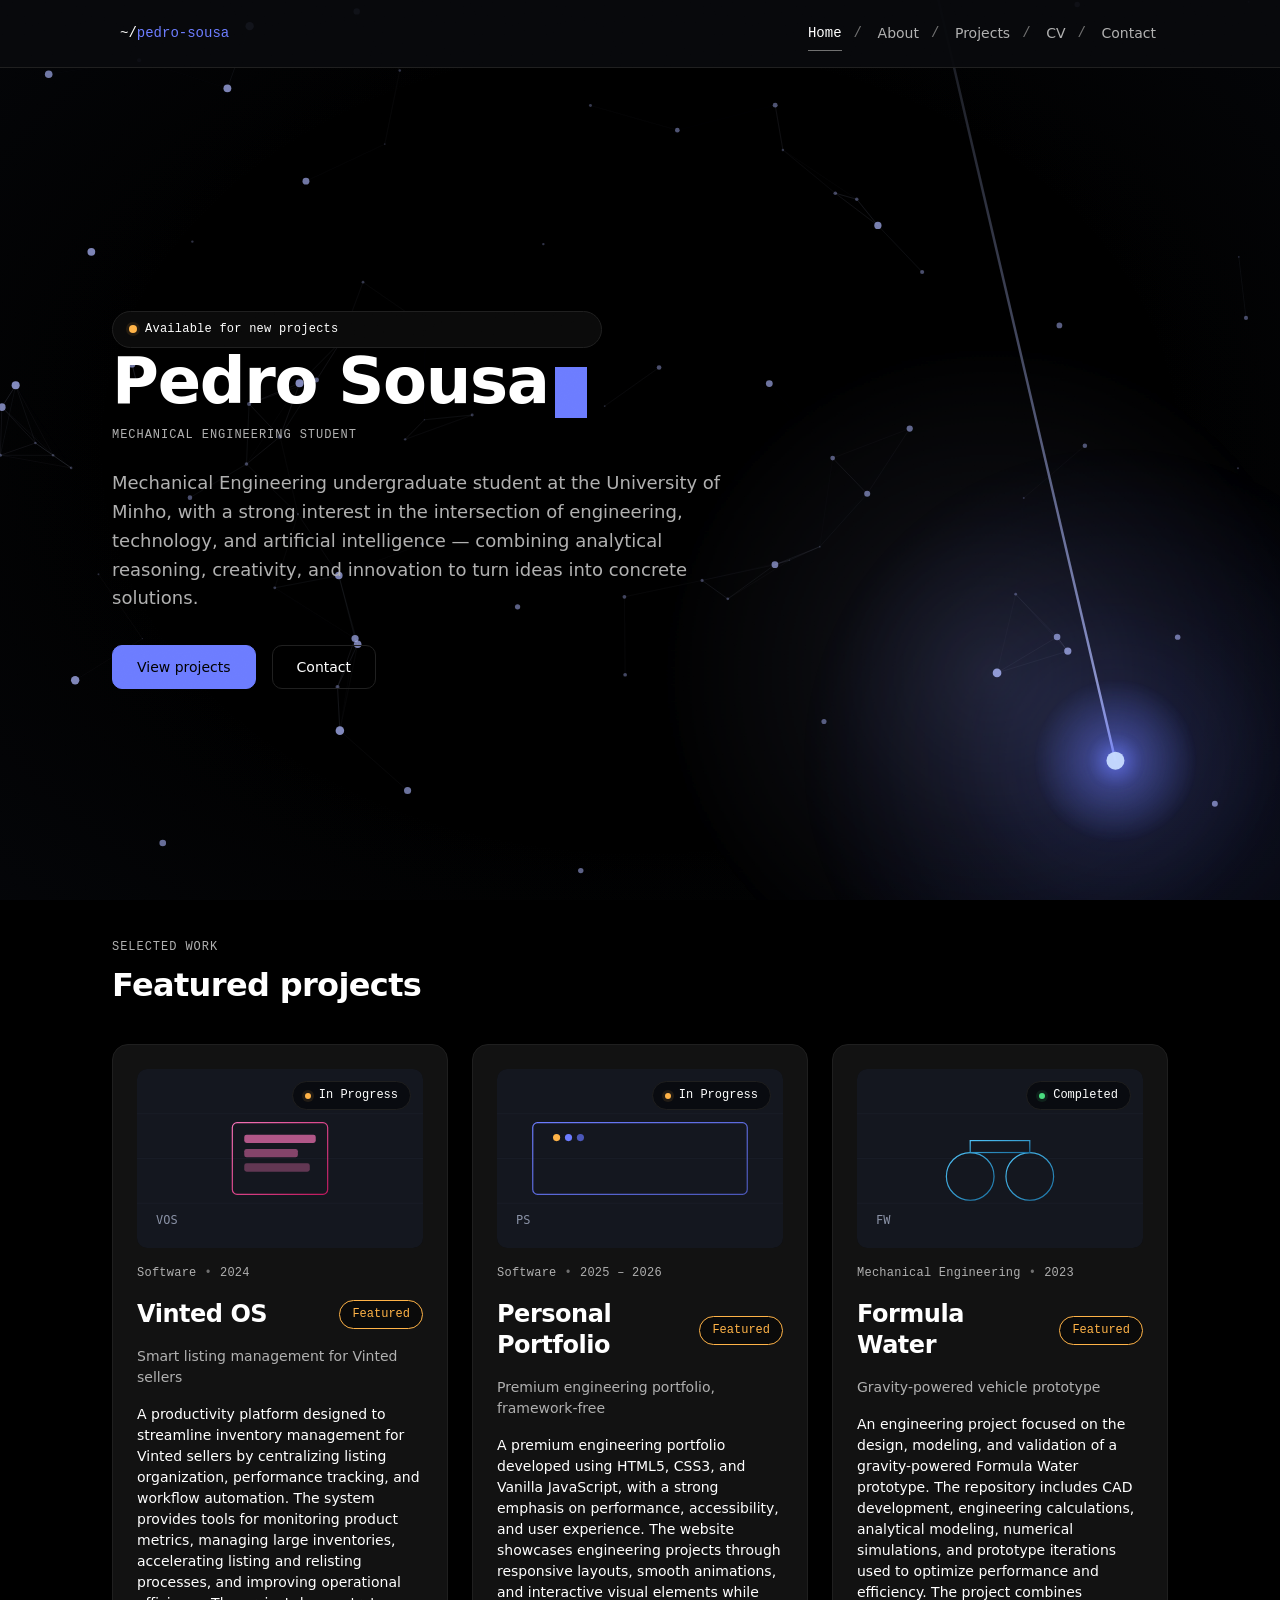
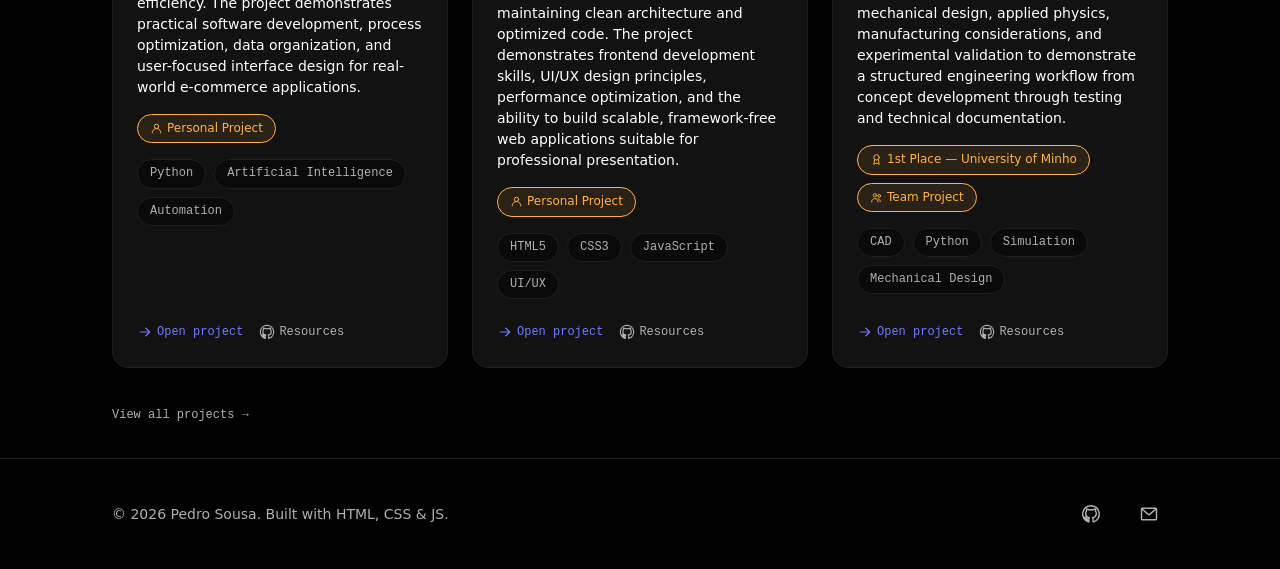
==== index.html @ 8882488b "Major changes" ====
<!--
  PURPOSE
    Home page. First thing a visitor sees: hero introduction, featured
    projects (data-driven), and a path to Projects/Contact.

  DEPENDENCIES
    assets/css/{tokens,base,layout,components,pages,micro-interactions}.css
    assets/js/main.js (renders featured projects via render-projects.js;
      also drives cursor/magnetic/tilt fx and the hero text-decode effect)
    assets/data/projects.json (for the featured cards)

  SAFE EDITS
    Copy edits: hero name/role/lede text below, and the CTA button labels.
    Keep the hero name wrapped in <span data-decode> — that's what
    text-decode.js scrambles/resolves on load; editing the text inside it
    is fine, removing the attribute just turns the effect off.
    Do NOT hand-edit the featured project cards — they're generated from
    assets/data/projects.json; edit that file instead.
-->
<!DOCTYPE html>
<html lang="en">
<head>
  <meta charset="UTF-8">
  <meta name="viewport" content="width=device-width, initial-scale=1">
  <title>Pedro Sousa — Mechanical Engineering Student</title>
  <meta name="description" content="Pedro Sousa is a Mechanical Engineering student at the University of Minho, with an interest in the intersection of engineering, technology, and artificial intelligence.">
  <link rel="canonical" href="https://pedrosousaeng.github.io/portfolio/">

  <!-- Open Graph -->
  <meta property="og:type" content="website">
  <meta property="og:title" content="Pedro Sousa — Mechanical Engineering Student">
  <meta property="og:description" content="Engineering, technology, and artificial intelligence in service of concrete solutions.">
  <meta property="og:url" content="https://pedrosousaeng.github.io/portfolio/">
  <meta property="og:image" content="https://pedrosousaeng.github.io/portfolio/assets/images/og-image.png">

  <!-- Twitter -->
  <meta name="twitter:card" content="summary_large_image">
  <meta name="twitter:title" content="Pedro Sousa — Mechanical Engineering Student">
  <meta name="twitter:description" content="Engineering, technology, and artificial intelligence in service of concrete solutions.">
  <meta name="twitter:image" content="https://pedrosousaeng.github.io/portfolio/assets/images/og-image.png">

  <link rel="icon" type="image/svg+xml" href="assets/icons/favicon.svg">
  <link rel="icon" type="image/png" sizes="32x32" href="assets/icons/favicon-32.png">
  <link rel="apple-touch-icon" href="assets/icons/apple-touch-icon.png">

  <link rel="stylesheet" href="assets/css/tokens.css">
  <link rel="stylesheet" href="assets/css/base.css">
  <link rel="stylesheet" href="assets/css/layout.css">
  <link rel="stylesheet" href="assets/css/components.css">
  <link rel="stylesheet" href="assets/css/pages.css">
  <link rel="stylesheet" href="assets/css/micro-interactions.css">
  <link rel="stylesheet" href="assets/css/scrollbar.css">
  <link rel="stylesheet" href="assets/css/scroll-progress.css">
  <link rel="stylesheet" href="assets/css/page-transitions.css">
  <link rel="stylesheet" href="assets/css/svg-line-draw.css">
  <link rel="stylesheet" href="assets/css/noise.css">
  <link rel="stylesheet" href="assets/css/boot-intro.css">

  <!-- Runs synchronously before the body is parsed: if this tab's session
       already saw the boot intro, mark <html> immediately so the overlay
       (see body, below) never gets a chance to paint. See
       assets/js/boot-intro.js for the rest of the sequence. -->
  <script>
    try {
      if (sessionStorage.getItem("pf-boot-intro-seen") === "1") {
        document.documentElement.classList.add("no-boot-intro");
      }
    } catch (error) {
      // Private mode etc — degrade silently, worst case the intro plays
      // again this load.
    }
  </script>

  <script type="application/ld+json">
  {
    "@context": "https://schema.org",
    "@type": "Person",
    "name": "Pedro Sousa",
    "jobTitle": "Mechanical Engineering Student",
    "url": "https://pedrosousaeng.github.io/portfolio/",
    "sameAs": [
      "https://github.com/PedroSousaEng",
      "https://linkedin.com/in/pedro-sousa-3408201a4/"
    ]
  }
  </script>
</head>
<body data-page="home">
  <div class="boot-intro" aria-hidden="true">
    <div class="boot-intro__grid"></div>
    <div class="boot-intro__panel">
      <svg class="boot-intro__mark" viewBox="0 0 64 64" xmlns="http://www.w3.org/2000/svg">
        <path class="boot-intro__mark-hex" d="M32,10 L51,21 L51,43 L32,54 L13,43 L13,21 Z"/>
        <circle class="boot-intro__mark-circle" cx="32" cy="32" r="7"/>
      </svg>
      <p class="boot-intro__label font-mono">SYSTEM</p>
      <p class="boot-intro__line font-mono"><span class="boot-intro__type">Pedro Sousa</span><span class="boot-intro__caret"></span></p>
      <div class="boot-intro__bar"><div class="boot-intro__bar-fill"></div></div>
      <div class="boot-intro__status font-mono text-sm" aria-hidden="true">
        <span class="boot-intro__status-step boot-intro__status-step--1">Initializing engine</span>
        <span class="boot-intro__status-step boot-intro__status-step--2">Assembling components</span>
        <span class="boot-intro__status-step boot-intro__status-step--3">Ready</span>
      </div>
    </div>
  </div>

  <a class="skip-link" href="#main">Skip to content</a>

  <header class="site-header">
    <div class="container nav">
      <a class="nav__brand" href="index.html">~/<span data-site="brand">pedro-sousa</span></a>
      <button class="nav__toggle" type="button" data-nav-toggle aria-expanded="false" aria-controls="primary-navigation" aria-label="Open menu">
        <svg class="icon" viewBox="0 0 24 24" aria-hidden="true"><path d="M3 6h18M3 12h18M3 18h18"/></svg>
      </button>
      <nav class="nav__menu" id="primary-navigation" data-nav-menu data-open="false" aria-label="Primary">
        <a href="index.html" aria-current="page">Home</a>
        <a href="about.html">About</a>
        <a href="projects.html">Projects</a>
        <a href="cv.html">CV</a>
        <a href="contact.html">Contact</a>
      </nav>
    </div>
  </header>

  <main id="main">
    <section class="hero container">
      <p class="pill" data-animate="1">
        <span class="pill__dot" aria-hidden="true"></span>
        Available for new projects
      </p>

      <h1 class="hero__name" data-animate="2">
        <span data-decode data-site="name">Pedro Sousa</span><span class="hero__cursor" aria-hidden="true"></span>
      </h1>

      <p class="eyebrow mt-2" data-animate="2" data-site="role">Mechanical Engineering Student</p>

      <p class="hero__lede text-lg mt-6" data-animate="3">
        Mechanical Engineering undergraduate student at the University of
        Minho, with a strong interest in the intersection of engineering,
        technology, and artificial intelligence — combining analytical
        reasoning, creativity, and innovation to turn ideas into
        concrete solutions.
      </p>

      <div class="hero__actions mt-8" data-animate="4">
        <a class="btn btn--primary" href="projects.html">View projects</a>
        <a class="btn btn--secondary" href="contact.html">Contact</a>
      </div>
    </section>

    <section class="section section--tight container" aria-labelledby="featured-heading" data-reveal>
      <div class="section-heading">
        <p class="eyebrow">Selected work</p>
        <h2 id="featured-heading" class="text-2xl mt-2">Featured projects</h2>
      </div>

      <div class="grid grid--3" data-featured-projects aria-live="polite">
        <p class="empty-state">Loading featured projects…</p>
      </div>

      <p class="mt-8">
        <a class="card__link" href="projects.html">View all projects →</a>
      </p>
    </section>
  </main>

  <footer class="site-footer">
    <div class="container split">
      <p class="text-sm text-muted">© <span data-current-year>2026</span> <span data-site="name">Pedro Sousa</span>. Built with HTML, CSS &amp; JS.</p>
      <div class="cluster" aria-label="Social links">
        <a class="btn btn--ghost" data-social="github" href="https://github.com/PedroSousaEng" target="_blank" rel="noopener noreferrer" aria-label="GitHub (opens in a new tab)">
          <svg class="icon" viewBox="0 0 24 24" aria-hidden="true"><path d="M12 2a10 10 0 0 0-3.16 19.49c.5.09.68-.22.68-.48v-1.7c-2.78.6-3.37-1.34-3.37-1.34-.46-1.16-1.11-1.47-1.11-1.47-.91-.62.07-.6.07-.6 1 .07 1.53 1.03 1.53 1.03.89 1.53 2.34 1.09 2.91.83.09-.65.35-1.09.63-1.34-2.22-.25-4.56-1.11-4.56-4.94 0-1.09.39-1.98 1.03-2.68-.1-.25-.45-1.27.1-2.65 0 0 .84-.27 2.75 1.02a9.52 9.52 0 0 1 5 0c1.91-1.3 2.75-1.02 2.75-1.02.55 1.38.2 2.4.1 2.65.64.7 1.03 1.59 1.03 2.68 0 3.84-2.35 4.68-4.58 4.93.36.31.68.92.68 1.85v2.74c0 .26.18.58.69.48A10 10 0 0 0 12 2Z"/></svg>
        </a>
        <a class="btn btn--ghost" data-social="email" href="mailto:pedro.sousa.engmec@gmail.com" aria-label="Send an email to Pedro Sousa">
          <svg class="icon" viewBox="0 0 24 24" aria-hidden="true"><path d="M4 5h16a1 1 0 0 1 1 1v12a1 1 0 0 1-1 1H4a1 1 0 0 1-1-1V6a1 1 0 0 1 1-1Z"/><path d="m3.5 6 8.5 7 8.5-7"/></svg>
        </a>
      </div>
    </div>
  </footer>

  <script type="module" src="assets/js/main.js"></script>
  <div class="noise" aria-hidden="true"></div>
</body>
</html>
---- assets/css/tokens.css ----
/**
 * PURPOSE
 *   Single source of truth for every design decision expressed as a value:
 *   color, type, spacing, elevation, radius, motion, and icon sizing.
 *
 * RESPONSIBILITIES
 *   - Define CSS custom properties on :root ONLY.
 *   - Never contain a selector other than :root, [data-theme], or the
 *     prefers-color-scheme / prefers-reduced-motion guards below.
 *
 * DEPENDENCIES
 *   None. This file must be loadable standalone.
 *
 * SAFE EDITS
 *   Change a value here to restyle the entire site. Do NOT add a one-off
 *   value directly in another CSS file — add a token here first, then
 *   reference it. See docs/DESIGN_SYSTEM.md for the rationale behind each
 *   value in this file.
 */

:root {
  /* ---- Color: ink scale (background/surface) — Premium Obsidian Black ---- */
  --color-ink-950: #000000; /* pure black page background */
  --color-ink-900: #0a0a0a; /* ultra-dark surface, barely visible */
  --color-ink-800: #121212; /* frosted glass elevated surface */
  --color-ink-700: #1a1a1a; /* hover/subtle fill */
  --color-line: #1f1f1f; /* hairline borders, ultra-subtle */

  /* ---- Color: text — Pure White & Grays ---- */
  --color-text-100: #ffffff; /* pure white, maximum contrast */
  --color-text-400: #b0b0b0; /* bright gray for secondary text */
  --color-text-600: #707070; /* muted gray for tertiary text */

  /* ---- Color: accents (keep the indigo + amber from products) ---- */
  --color-accent-indigo: #6c7cff;
  --color-accent-indigo-dim: #4b57b8;
  --color-accent-indigo-tint: #6c7cff1a; /* 10% alpha, for glows/fills */
  --color-accent-amber: #ffb347;
  --color-accent-amber-tint: #ffb3471a;

  /* ---- Color: background-fx (canvas pendulum/particles/lighting) ---- */
  --fx-particle: #aeb8ff;
  --fx-particle-dim: #5b6376;
  --fx-particle-link: #a0a8c8;
  --fx-pendulum-rod: #2a2a2a; /* darker rod for obsidian look */
  --fx-glow-cursor: #6c7cff;
  --fx-glow-pendulum: #ffb347;

  /* Depth vignette: subtle spotlight gradient in top corners (obsidian aesthetic) */
  --fx-depth-vignette: rgba(50, 70, 120, 0.08);

  /* ---- About page: technological network layer ----
     Consumed by:
       - assets/js/effects/tech-network.js (nodes / links / orbits)
       - assets/css/effects/tech-network.css (schematic grid wash)
     Kept in tokens so the About effect is themable from one place. */
  --fx-network-orbit: #6c7cff;
  --fx-network-grid: rgba(120, 130, 170, 0.02); /* even more subtle */

  --fx-network-grid-size: 56px;

  /* ---- Projects page: spotlight wash ----
     Consumed by:
       - assets/js/effects/projects-spotlight.js
       - assets/css/effects/projects-spotlight.css
     Keeps the Projects background themable without leaking page rules into
     shared component styles. */
  --fx-projects-spotlight-core: #6c7cff;
  --fx-projects-spotlight-soft: #aeb8ff;
  --fx-projects-line: #5b6376;

  /* ---- Contact page: radar field ----
     Consumed by:
       - assets/js/effects/contact-radar.js
       - assets/css/effects/contact-radar.css */
  --fx-contact-ring: #6c7cff;
  --fx-contact-sweep: #aeb8ff;
  --fx-contact-line: #5b6376;
  --fx-contact-grid: rgba(120, 130, 170, 0.02); /* more subtle */
  --fx-contact-grid-size: 72px;

  /* ---- 404 page: error / interference field ----
     Consumed by:
       - assets/js/effects/error-signal.js
       - assets/css/effects/error-signal.css */
  --fx-404-line: #5b6376;
  --fx-404-glitch: #6c7cff;
  --fx-404-soft: #aeb8ff;

  /* ---- Color: state ---- */
  --color-success: #4ade80;
  --color-success-tint: #4ade801a; /* 10% alpha, for glows/fills */
  --color-danger: #ff6b6b;

  /* ---- Typography: font stacks ---- */
  --font-display: -apple-system, "Segoe UI", system-ui, sans-serif;
  --font-body: -apple-system, "Segoe UI", system-ui, sans-serif;
  --font-mono: ui-monospace, "SF Mono", "Cascadia Code", Menlo, Consolas, monospace;

  /* ---- Typography: weights ---- */
  --weight-regular: 400;
  --weight-medium: 500;
  --weight-bold: 800;
  --weight-black: 900;

  /* ---- Typography: scale (font-size / line-height pairs) ---- */
  --text-xs: 0.75rem;
  --text-xs-lh: 1.4;
  --text-sm: 0.875rem;
  --text-sm-lh: 1.5;
  --text-base: 1rem;
  --text-base-lh: 1.6;
  --text-lg: 1.125rem;
  --text-lg-lh: 1.6;
  --text-xl: 1.5rem;
  --text-xl-lh: 1.3;
  --text-2xl: 2rem;
  --text-2xl-lh: 1.2;
  --text-3xl: 2.75rem;
  --text-3xl-lh: 1.1;
  --text-4xl: clamp(2.75rem, 2rem + 3vw, 4rem);
  --text-4xl-lh: 1.05;

  /* ---- Spacing scale (4px base unit) ---- */
  --space-1: 0.25rem;   /* 4px */
  --space-2: 0.5rem;    /* 8px */
  --space-3: 0.75rem;   /* 12px */
  --space-4: 1rem;      /* 16px */
  --space-5: 1.25rem;   /* 20px */
  --space-6: 1.5rem;    /* 24px */
  --space-8: 2rem;      /* 32px */
  --space-10: 2.5rem;   /* 40px */
  --space-12: 3rem;     /* 48px */
  --space-16: 4rem;     /* 64px */
  --space-20: 5rem;     /* 80px */
  --space-24: 6rem;     /* 96px */

  /* ---- Radius ---- */
  --radius-sm: 6px;
  --radius-md: 10px;
  --radius-lg: 16px;
  --radius-full: 999px;

  /* ---- Elevation: Glassmorphism with soft glows ---- */
  --shadow-1: 0 8px 24px -12px rgba(0, 0, 0, 0.8);
  --shadow-glow-indigo: 0 0 0 1px var(--color-accent-indigo-dim), 0 0 24px -4px var(--color-accent-indigo-tint);

  /* ---- Motion ---- */
  --duration-fast: 120ms;
  --duration-base: 200ms;
  --duration-slow: 400ms;
  --ease-standard: cubic-bezier(0.4, 0, 0.2, 1);

  /* ---- Icon sizing ---- */
  --icon-xs: 13px;
  --icon-sm: 16px;
  --icon-md: 20px;
  --icon-lg: 24px;

  /* ---- Layout ---- */
  --container-max: 1120px;
  --nav-height: 68px;

  /*
   * Breakpoints cannot live in a custom property because @media conditions
   * cannot reference var(). The canonical values are documented in
   * docs/DESIGN_SYSTEM.md and mirrored as literal numbers in layout.css
   * and assets/js/config.js. Do not let these three sources drift:
   *   sm: 480px · md: 768px · lg: 1024px · xl: 1280px
   */
}

/* Site-wide reduced-motion guard, defined once here rather than per component. */
@media (prefers-reduced-motion: reduce) {
  :root {
    --duration-fast: 0.01ms;
    --duration-base: 0.01ms;
    --duration-slow: 0.01ms;
  }
}
---- assets/css/base.css ----
/**
 * PURPOSE
 *   Normalize browser defaults and set base typographic/element behavior.
 *
 * RESPONSIBILITIES
 *   - Modern CSS reset (box-sizing, margin removal, media defaults).
 *   - Base element styles: body, headings, links, lists, media, forms.
 *   - The single global prefers-reduced-motion behavior override.
 *
 * DEPENDENCIES
 *   tokens.css must be loaded first.
 *
 * SAFE EDITS
 *   Element-level defaults only. Component-specific styling belongs in
 *   components.css; page composition belongs in pages.css.
 */

/* ---- Reset ---- */
*,
*::before,
*::after {
  box-sizing: border-box;
}

* {
  margin: 0;
}

html {
  -webkit-text-size-adjust: 100%;
  color-scheme: dark;
}

html:focus-within {
  scroll-behavior: smooth;
}

body {
  min-height: 100dvh;
  font-family: var(--font-body);
  font-size: var(--text-base);
  line-height: var(--text-base-lh);
  color: var(--color-text-100);
  background-color: var(--color-ink-950);
  /* Depth vignette: a very subtle radial gradient that darkens the edges
     of the viewport, giving the background-fx particle field a sense of
     spatial depth — as if the particles recede into shadow at the edges.
     This is a pure-CSS enhancement with zero runtime cost. */
  background-image: radial-gradient(
    ellipse 75% 80% at 50% 50%,
    transparent 0%,
    transparent 55%,
    var(--fx-depth-vignette) 100%
  );
  background-attachment: fixed;
  -webkit-font-smoothing: antialiased;
  text-rendering: optimizeLegibility;
}

/* ---- Background FX canvas (pendulum / particles / lighting) ----
 * Injected by assets/js/background-fx.js as the first child of <body>.
 * Fixed + negative z-index keeps it painted above the html/body black
 * background but below every normal-flow element on the page.
 */
.bg-fx {
  position: fixed;
  inset: 0;
  width: 100%;
  height: 100%;
  z-index: -1;
  display: block;
  /* Own GPU layer: keeps this canvas's per-frame repaint (30fps) from
     forcing the browser to re-composite the DOM stack around it, which
     matters most on the variants below that also use mix-blend-mode. */
  transform: translateZ(0);
  pointer-events: none;
}

img,
picture,
svg,
video {
  display: block;
  max-width: 100%;
}

img,
video {
  height: auto;
}

input,
button,
textarea,
select {
  font: inherit;
  color: inherit;
}

button {
  background: none;
  border: none;
  cursor: pointer;
}

a {
  color: inherit;
  text-decoration: none;
}

ul,
ol {
  list-style: none;
  padding: 0;
}

h1,
h2,
h3,
h4 {
  font-family: var(--font-display);
  font-weight: var(--weight-bold);
  letter-spacing: -0.02em;
  line-height: 1.15;
}

p {
  max-width: 68ch;
}

/* ---- Focus visibility (WCAG 2.4.7) ---- */
:focus {
  outline: none;
}

:focus-visible {
  outline: 2px solid var(--color-accent-indigo);
  outline-offset: 2px;
  border-radius: var(--radius-sm);
}

/* ---- Selection ---- */
::selection {
  background-color: var(--color-accent-indigo);
  color: var(--color-ink-950);
}

/* ---- Screen-reader-only utility (used for skip link target labels, etc.) ---- */
.sr-only {
  position: absolute;
  width: 1px;
  height: 1px;
  padding: 0;
  margin: -1px;
  overflow: hidden;
  clip: rect(0, 0, 0, 0);
  white-space: nowrap;
  border: 0;
}

/* ---- Global reduced-motion behavior ----
 * Duration tokens already collapse to ~0 (see tokens.css), which handles
 * transition timing. This additionally removes transform-based entrance
 * animation so nothing appears to "jump" instead of transition.
 */
@media (prefers-reduced-motion: reduce) {
  html:focus-within {
    scroll-behavior: auto;
  }

  *,
  *::before,
  *::after {
    animation-duration: 0.01ms !important;
    animation-iteration-count: 1 !important;
    transition-duration: 0.01ms !important;
    scroll-behavior: auto !important;
  }

  [data-animate],
  [data-reveal] {
    opacity: 1 !important;
    transform: none !important;
  }

  .bg-fx {
    display: none;
  }
}
---- assets/css/layout.css ----
/**
 * PURPOSE
 *   Structural layout primitives and utility classes shared across pages.
 *
 * RESPONSIBILITIES
 *   - Container/grid/section wrappers.
 *   - Responsive breakpoint rules (mobile-first, min-width).
 *   - Type-scale and spacing utility classes that map 1:1 to tokens.css.
 *
 * DEPENDENCIES
 *   tokens.css, base.css.
 *
 * SAFE EDITS
 *   Add new layout utilities here. Do not add color or component-specific
 *   rules (buttons, cards, nav) — those belong in components.css.
 *
 * NOTE ON BREAKPOINTS
 *   Custom properties cannot be read inside @media conditions, so these
 *   values are literal numbers mirrored from docs/DESIGN_SYSTEM.md. Keep
 *   in sync with assets/js/config.js if you change them:
 *     sm: 480px · md: 768px · lg: 1024px · xl: 1280px
 */

/* ---- Container ---- */
.container {
  width: 100%;
  max-width: var(--container-max);
  margin-inline: auto;
  padding-inline: var(--space-5);
}

@media (min-width: 768px) {
  .container {
    padding-inline: var(--space-8);
  }
}

/* ---- Section rhythm ---- */
.section {
  padding-block: var(--space-16);
}

@media (min-width: 1024px) {
  .section {
    padding-block: var(--space-24);
  }
}

.section--tight {
  padding-block: var(--space-8);
}

/* ---- Stack: vertical rhythm helper ---- */
.stack > * + * {
  margin-top: var(--space-6);
}

.stack--tight > * + * {
  margin-top: var(--space-3);
}

.stack--loose > * + * {
  margin-top: var(--space-10);
}

/* ---- Grid primitives ---- */
.grid {
  display: grid;
  gap: var(--space-6);
  grid-template-columns: 1fr;
}

@media (min-width: 768px) {
  .grid--2 {
    grid-template-columns: repeat(2, 1fr);
  }
}

@media (min-width: 1024px) {
  .grid--3 {
    grid-template-columns: repeat(3, 1fr);
  }
}

.cluster {
  display: flex;
  flex-wrap: wrap;
  align-items: center;
  gap: var(--space-2);
}

.split {
  display: flex;
  align-items: center;
  justify-content: space-between;
  gap: var(--space-4);
}

/* ---- Type-scale utilities (map directly to tokens.css pairs) ---- */
.text-xs   { font-size: var(--text-xs);   line-height: var(--text-xs-lh); }
.text-sm   { font-size: var(--text-sm);   line-height: var(--text-sm-lh); }
.text-base { font-size: var(--text-base); line-height: var(--text-base-lh); }
.text-lg   { font-size: var(--text-lg);   line-height: var(--text-lg-lh); }
.text-xl   { font-size: var(--text-xl);   line-height: var(--text-xl-lh); }
.text-2xl  { font-size: var(--text-2xl);  line-height: var(--text-2xl-lh); }
.text-3xl  { font-size: var(--text-3xl);  line-height: var(--text-3xl-lh); }
.text-4xl  { font-size: var(--text-4xl);  line-height: var(--text-4xl-lh); }

.text-muted    { color: var(--color-text-400); }
.text-subtle   { color: var(--color-text-600); }
.text-accent   { color: var(--color-accent-indigo); }
.font-mono     { font-family: var(--font-mono); }
.font-display  { font-family: var(--font-display); font-weight: var(--weight-bold); }

/* ---- Eyebrow: the mono structural label used above section headings ---- */
.eyebrow {
  display: inline-flex;
  align-items: center;
  gap: var(--space-2);
  font-family: var(--font-mono);
  font-size: var(--text-xs);
  letter-spacing: 0.08em;
  text-transform: uppercase;
  color: var(--color-text-400);
}

/* ---- Spacing utilities (map directly to tokens.css) ---- */
.mt-2  { margin-top: var(--space-2); }
.mt-4  { margin-top: var(--space-4); }
.mt-6  { margin-top: var(--space-6); }
.mt-8  { margin-top: var(--space-8); }
.mt-10 { margin-top: var(--space-10); }
.mt-12 { margin-top: var(--space-12); }
.mt-16 { margin-top: var(--space-16); }

.items-center { align-items: center; }

/* Split variant that wraps onto its own line + left-aligns on narrow
   viewports, used for the "All projects" heading + filter bar row. */
.split--filters {
  flex-wrap: wrap;
}

@media (max-width: 640px) {
  .split--filters {
    flex-direction: column;
    align-items: flex-start;
  }
}

/* ---- Visually hidden until focused (skip link) ---- */
.skip-link {
  position: absolute;
  top: -100%;
  left: var(--space-4);
  z-index: 100;
  padding: var(--space-2) var(--space-4);
  background: var(--color-accent-indigo);
  color: var(--color-ink-950);
  border-radius: var(--radius-sm);
  font-weight: var(--weight-medium);
  transition: top var(--duration-base) var(--ease-standard);
}

.skip-link:focus {
  top: var(--space-4);
}

/* ---- Responsive visibility helpers ---- */
.hide-md {
  display: none;
}

@media (min-width: 768px) {
  .hide-md {
    display: revert;
  }

  .show-mobile-only {
    display: none;
  }
}
---- assets/css/components.css ----
/**
 * PURPOSE
 *   Every reusable UI component in the site, styled once and composed
 *   across pages.
 *
 * RESPONSIBILITIES
 *   Buttons, cards, primary navigation, form fields, badges/pills, footer.
 *
 * DEPENDENCIES
 *   tokens.css, base.css, layout.css.
 *
 * SAFE EDITS
 *   Add new component classes here. Every color/space/radius/duration value
 *   used must already exist in tokens.css — if it doesn't, add it there
 *   first rather than hard-coding a value in this file.
 */

/* =========================================================
   Buttons
   ========================================================= */

.btn {
  display: inline-flex;
  align-items: center;
  justify-content: center;
  gap: var(--space-2);
  height: 44px;
  padding-inline: var(--space-6);
  border-radius: var(--radius-md);
  font-family: var(--font-body);
  font-size: var(--text-sm);
  font-weight: var(--weight-medium);
  white-space: nowrap;
  transition: transform var(--duration-fast) var(--ease-standard),
    background-color var(--duration-base) var(--ease-standard),
    border-color var(--duration-base) var(--ease-standard),
    box-shadow var(--duration-base) var(--ease-standard);
}

.btn:active {
  transform: scale(0.98);
}

.btn--primary {
  background: var(--color-accent-indigo);
  color: var(--color-ink-950);
  border: 1px solid var(--color-accent-indigo);
}

.btn--primary:hover {
  background: #7d8cff;
  border-color: #7d8cff;
}

.btn--secondary {
  background: transparent;
  color: var(--color-text-100);
  border: 1px solid var(--color-line);
}

.btn--secondary:hover {
  border-color: var(--color-accent-indigo);
  box-shadow: var(--shadow-glow-indigo);
}

.btn--ghost {
  background: transparent;
  color: var(--color-text-400);
  border: 1px solid transparent;
  height: auto;
  padding: var(--space-1) var(--space-2);
}

.btn--ghost:hover {
  color: var(--color-text-100);
}

/* =========================================================
   Cards
   ========================================================= */

.card {
  display: flex;
  flex-direction: column;
  gap: var(--space-4);
  padding: var(--space-6);
  background: var(--color-ink-800);
  border: 1px solid var(--color-line);
  border-radius: var(--radius-lg);
}

.card--interactive {
  position: relative;
  transition: transform var(--duration-base) var(--ease-standard),
    box-shadow var(--duration-base) var(--ease-standard),
    border-color var(--duration-base) var(--ease-standard);
}

/* Glare sweep: a soft on-surface highlight that follows the pointer, using
   the same --tilt-x/--tilt-y percentages tilt.js already writes each frame
   while a card is active — no extra JS or event listeners needed. This
   layers on top of the ambient halo glow defined in micro-interactions.css
   (::before), which sits behind the card instead. */
.card--interactive::after {
  content: "";
  position: absolute;
  inset: 0;
  border-radius: inherit;
  background: radial-gradient(
    circle at var(--tilt-x, 50%) var(--tilt-y, 50%),
    rgba(255, 255, 255, 0.12),
    transparent 45%
  );
  opacity: 0;
  transition: opacity var(--duration-base) var(--ease-standard);
  pointer-events: none;
}

.card--interactive[data-tilting="true"]::after {
  opacity: 1;
}

.card--interactive:hover,
.card--interactive:focus-within {
  transform: translateY(-4px);
  border-color: var(--color-accent-indigo-dim);
  box-shadow: var(--shadow-glow-indigo);
}

.card--linked {
  cursor: pointer;
}

.card--linked:focus-visible {
  outline: 2px solid var(--color-accent-indigo);
  outline-offset: 2px;
}

.card__image-wrap {
  position: relative;
}

.card__image {
  aspect-ratio: 16 / 10;
  width: 100%;
  border-radius: var(--radius-md);
  background: var(--color-ink-900);
  object-fit: cover;
  transition: transform var(--duration-base) var(--ease-standard);
}

.card--interactive:hover .card__image,
.card--interactive:focus-within .card__image {
  transform: scale(1.03);
}

.card__title {
  font-size: var(--text-xl);
  line-height: var(--text-xl-lh);
}

.card__meta {
  display: flex;
  align-items: center;
  gap: var(--space-2);
  font-family: var(--font-mono);
  font-size: var(--text-xs);
  color: var(--color-text-400);
  letter-spacing: 0.02em;
}

.card__meta-dot {
  color: var(--color-text-600);
}

.card__highlights {
  display: flex;
  flex-wrap: wrap;
  gap: var(--space-2);
}

.highlight-badge {
  display: inline-flex;
  align-items: center;
  gap: var(--space-1);
  padding: var(--space-1) var(--space-3);
  border-radius: var(--radius-full);
  background: var(--color-accent-amber-tint);
  border: 1px solid var(--color-accent-amber);
  color: var(--color-accent-amber);
  font-size: var(--text-xs);
  font-weight: var(--weight-medium);
}

.card__tags {
  display: flex;
  flex-wrap: wrap;
  gap: var(--space-2);
}

.card__links {
  display: flex;
  flex-wrap: wrap;
  gap: var(--space-4);
  margin-top: auto;
  padding-top: var(--space-2);
}

.card__link {
  display: inline-flex;
  align-items: center;
  gap: var(--space-1);
  font-family: var(--font-mono);
  font-size: var(--text-xs);
  color: var(--color-text-400);
  border-bottom: 1px solid transparent;
  transition: color var(--duration-base) var(--ease-standard),
    border-color var(--duration-base) var(--ease-standard),
    transform var(--duration-fast) var(--ease-standard);
}

.card__link:hover,
.card__link:focus-visible {
  color: var(--color-accent-indigo);
  border-color: currentColor;
}

.card__link--primary {
  color: var(--color-accent-indigo);
  font-weight: var(--weight-medium);
}

.card--interactive:hover .card__link--primary,
.card--interactive:focus-within .card__link--primary {
  transform: translateX(2px);
}

/* =========================================================
   Status pill (project cards + hero)
   ========================================================= */

.status-pill {
  position: absolute;
  top: var(--space-3);
  right: var(--space-3);
  display: inline-flex;
  align-items: center;
  gap: var(--space-2);
  padding: var(--space-1) var(--space-3);
  border-radius: var(--radius-full);
  /* Perf fix: dropped backdrop-filter (see .site-header above) — a
     slightly more opaque flat fill keeps the pill readable over any
     thumbnail without a per-frame blur cost. */
  background: rgba(9, 10, 14, 0.88);
  border: 1px solid var(--color-line);
  font-family: var(--font-mono);
  font-size: var(--text-xs);
  color: var(--color-text-100);
}

.status-pill__dot {
  width: 6px;
  height: 6px;
  border-radius: var(--radius-full);
  background: var(--color-text-400);
}

.status-pill--completed .status-pill__dot {
  background: var(--color-success);
  box-shadow: 0 0 0 3px var(--color-success-tint);
}

.status-pill--in-progress .status-pill__dot {
  background: var(--color-accent-amber);
  box-shadow: 0 0 0 3px var(--color-accent-amber-tint);
  animation: pulse 2.4s var(--ease-standard) infinite;
}

/* =========================================================
   Project filter bar (Projects page)
   ========================================================= */

.filter-bar {
  display: flex;
  flex-wrap: wrap;
  gap: var(--space-2);
}

.filter-pill {
  padding: var(--space-2) var(--space-4);
  border-radius: var(--radius-full);
  background: transparent;
  border: 1px solid var(--color-line);
  font-family: var(--font-mono);
  font-size: var(--text-xs);
  color: var(--color-text-400);
  transition: color var(--duration-base) var(--ease-standard),
    border-color var(--duration-base) var(--ease-standard),
    background-color var(--duration-base) var(--ease-standard);
}

.filter-pill:hover {
  color: var(--color-text-100);
  border-color: var(--color-accent-indigo-dim);
}

.filter-pill--active {
  color: var(--color-ink-950);
  background: var(--color-accent-indigo);
  border-color: var(--color-accent-indigo);
}

/* =========================================================
   Breadcrumb (project detail page)
   ========================================================= */

.breadcrumb {
  display: flex;
  flex-wrap: wrap;
  align-items: center;
  gap: var(--space-2);
  font-family: var(--font-mono);
  font-size: var(--text-xs);
  color: var(--color-text-400);
}

.breadcrumb a {
  color: var(--color-text-400);
  transition: color var(--duration-base) var(--ease-standard);
}

.breadcrumb a:hover,
.breadcrumb a:focus-visible {
  color: var(--color-accent-indigo);
}

.breadcrumb [aria-current="page"] {
  color: var(--color-text-100);
}

/* =========================================================
   Project hero (project detail page)
   ========================================================= */

.project-hero__image {
  width: 100%;
  aspect-ratio: 16 / 8;
  border-radius: var(--radius-lg);
  background: var(--color-ink-900);
  object-fit: cover;
  border: 1px solid var(--color-line);
}

/* =========================================================
   Badges / pills / tags
   ========================================================= */

.tag {
  display: inline-flex;
  align-items: center;
  padding: var(--space-1) var(--space-3);
  border-radius: var(--radius-full);
  background: var(--color-ink-900);
  border: 1px solid var(--color-line);
  font-family: var(--font-mono);
  font-size: var(--text-xs);
  color: var(--color-text-400);
}

.pill {
  display: inline-flex;
  align-items: center;
  gap: var(--space-2);
  padding: var(--space-2) var(--space-4);
  border-radius: var(--radius-full);
  background: var(--color-ink-900);
  border: 1px solid var(--color-line);
  font-family: var(--font-mono);
  font-size: var(--text-xs);
  letter-spacing: 0.02em;
}

.pill__dot {
  width: 8px;
  height: 8px;
  border-radius: var(--radius-full);
  background: var(--color-accent-amber);
  box-shadow: 0 0 0 3px var(--color-accent-amber-tint);
  animation: pulse 2.4s var(--ease-standard) infinite;
}

@keyframes pulse {
  0%, 100% {
    opacity: 1;
  }
  50% {
    opacity: 0.4;
  }
}

.tag--featured {
  color: var(--color-accent-amber);
  border-color: var(--color-accent-amber);
}

/* =========================================================
   Primary navigation
   ========================================================= */

.site-header {
  position: sticky;
  top: 0;
  z-index: 50;
  height: var(--nav-height);
  display: flex;
  align-items: center;
  /* Perf fix: backdrop-filter forces the browser to re-blur this whole
     strip every time anything behind it repaints — including the
     ambient canvas effects, which redraw ~24-30x/sec. That's the main
     source of scroll/pointer jank on About and Projects (which layer
     multiple canvases + dust particles behind the header). A solid,
     slightly darker background reads almost identically without paying
     a per-frame blur cost. */
  background: rgba(8, 9, 13, 0.92);
  border-bottom: 1px solid var(--color-line);
}

.nav {
  width: 100%;
  display: flex;
  align-items: center;
  justify-content: space-between;
}

/* Signature element: persistent monospace brand mark, styled like a shell
   prompt path. Always visible (not part of the collapsible menu). */
.nav__brand {
  font-family: var(--font-mono);
  font-size: var(--text-sm);
  color: var(--color-text-100);
  padding: var(--space-2);
  border-radius: var(--radius-sm);
}

.nav__brand span {
  color: var(--color-accent-indigo);
}

.nav__toggle {
  display: inline-flex;
  align-items: center;
  justify-content: center;
  width: 44px;
  height: 44px;
  border-radius: var(--radius-md);
}

.nav__toggle:hover {
  background: var(--color-ink-800);
}

.nav__menu {
  position: fixed;
  inset: var(--nav-height) 0 0 0;
  z-index: 40;
  display: flex;
  flex-direction: column;
  gap: var(--space-2);
  padding: var(--space-6) var(--space-5);
  background: var(--color-ink-950);
  border-top: 1px solid var(--color-line);
  transform: translateY(-8px);
  opacity: 0;
  visibility: hidden;
  pointer-events: none;
  transition: opacity var(--duration-base) var(--ease-standard),
    transform var(--duration-base) var(--ease-standard),
    visibility 0s var(--duration-base);
}

.nav__menu[data-open="true"] {
  opacity: 1;
  visibility: visible;
  transform: translateY(0);
  pointer-events: auto;
  transition: opacity var(--duration-base) var(--ease-standard),
    transform var(--duration-base) var(--ease-standard),
    visibility 0s 0s;
}

.nav__menu a {
  padding: var(--space-4);
  font-size: var(--text-xl);
  font-family: var(--font-display);
  font-weight: var(--weight-bold);
  border-bottom: 1px solid var(--color-line);
}

@media (min-width: 768px) {
  .nav__toggle {
    display: none;
  }

  .nav__menu {
    position: static;
    inset: auto;
    flex-direction: row;
    align-items: center;
    gap: var(--space-1);
    padding: 0;
    background: transparent;
    border: none;
    transform: none;
    opacity: 1;
    visibility: visible;
    pointer-events: auto;
  }

  .nav__menu a {
    padding: var(--space-2) var(--space-3);
    font-size: var(--text-sm);
    font-family: var(--font-body);
    font-weight: var(--weight-medium);
    color: var(--color-text-400);
    border-bottom: none;
    border-radius: var(--radius-sm);
    transition: color var(--duration-base) var(--ease-standard);
  }

  .nav__menu a:hover {
    color: var(--color-text-100);
  }

  .nav__menu a[aria-current="page"] {
    color: var(--color-text-100);
    font-family: var(--font-mono);
  }

  /* Breadcrumb slash separators between desktop nav links. */
  .nav__menu a:not(:first-child) {
    position: relative;
    margin-left: var(--space-2);
  }

  .nav__menu a:not(:first-child)::before {
    content: "/";
    position: absolute;
    left: calc(-1 * var(--space-3));
    color: var(--color-text-600);
    font-family: var(--font-mono);
  }
}

/* =========================================================
   Forms (not used on Contact per brief — kept complete for future use)
   ========================================================= */

.field {
  display: flex;
  flex-direction: column;
  gap: var(--space-2);
}

.field label {
  font-size: var(--text-sm);
  color: var(--color-text-400);
}

.field input,
.field textarea {
  padding: var(--space-3) var(--space-4);
  background: var(--color-ink-900);
  border: 1px solid var(--color-line);
  border-radius: var(--radius-md);
  color: var(--color-text-100);
  transition: border-color var(--duration-base) var(--ease-standard);
}

.field input:focus-visible,
.field textarea:focus-visible {
  border-color: var(--color-accent-indigo);
}

/* =========================================================
   Footer
   ========================================================= */

.site-footer {
  border-top: 1px solid var(--color-line);
  padding-block: var(--space-10);
}

.site-footer .cluster {
  gap: var(--space-5);
}

/* =========================================================
   Entry card (education / awards / achievements — reused across the
   About, CV, and per-project case-study pages so a "title + year +
   description" block always looks the same everywhere it appears)
   ========================================================= */

.cv-entry {
  padding: var(--space-5);
  background: var(--color-ink-800);
  border: 1px solid var(--color-line);
  border-radius: var(--radius-md);
}

.cv-entry + .cv-entry {
  margin-top: var(--space-4);
}

.cv-entry__title {
  font-size: var(--text-lg);
  line-height: var(--text-lg-lh);
}

/* =========================================================
   Icons
   ========================================================= */

.icon {
  width: var(--icon-md);
  height: var(--icon-md);
  flex-shrink: 0;
  fill: none;
  stroke: currentColor;
  stroke-width: 1.75;
  stroke-linecap: round;
  stroke-linejoin: round;
}

.icon--sm {
  width: var(--icon-sm);
  height: var(--icon-sm);
}

.icon--lg {
  width: var(--icon-lg);
  height: var(--icon-lg);
}

.icon--xs {
  width: var(--icon-xs);
  height: var(--icon-xs);
}
---- assets/css/pages.css ----
/**
 * PURPOSE
 *   Page-specific composition that isn't a general-purpose component.
 *
 * RESPONSIBILITIES
 *   Hero section, status pill placement, experience timeline, contact page
 *   layout, 404 layout.
 *
 * DEPENDENCIES
 *   tokens.css, base.css, layout.css, components.css.
 *
 * SAFE EDITS
 *   Add a new block per page here. If a rule would be useful on more than
 *   one page, promote it to components.css instead of duplicating it.
 */

/* =========================================================
   Hero (index.html)
   ========================================================= */

.hero {
  padding-block: var(--space-16) var(--space-12);
  min-height: calc(100dvh - var(--nav-height));
  display: flex;
  flex-direction: column;
  justify-content: center;
}

@media (min-width: 1024px) {
  .hero {
    padding-block: var(--space-24) var(--space-16);
  }
}

.hero__name {
  font-size: var(--text-4xl);
  line-height: var(--text-4xl-lh);
  font-family: var(--font-display);
  font-weight: var(--weight-black);
}

/* Signature element: blinking terminal cursor beside the hero name. */
.hero__cursor {
  display: inline-block;
  width: 0.5em;
  height: 0.8em;
  margin-left: 0.1em;
  background: var(--color-accent-indigo);
  animation: blink 1.1s step-end infinite;
  vertical-align: text-bottom;
}

@keyframes blink {
  0%, 49% {
    opacity: 1;
  }
  50%, 100% {
    opacity: 0;
  }
}

.hero__lede {
  max-width: 56ch;
  color: var(--color-text-400);
}

.hero__actions {
  display: flex;
  flex-wrap: wrap;
  gap: var(--space-4);
}

/* Orchestrated entrance: staggered reveal, disabled entirely under
   prefers-reduced-motion via the [data-animate] rule in base.css. */
[data-animate] {
  opacity: 0;
  transform: translateY(12px);
  animation: rise var(--duration-slow) var(--ease-standard) forwards;
}

@keyframes rise {
  to {
    opacity: 1;
    transform: translateY(0);
  }
}

[data-animate="1"] { animation-delay: 0ms; }
[data-animate="2"] { animation-delay: 90ms; }
[data-animate="3"] { animation-delay: 180ms; }
[data-animate="4"] { animation-delay: 270ms; }

/* Scroll-based reveal: sections start hidden/offset and settle into place
   as they enter the viewport (assets/js/scroll-reveal.js toggles
   .is-visible via IntersectionObserver). Reduced-motion guard lives in
   base.css alongside [data-animate]. */
[data-reveal] {
  opacity: 0;
  transform: translateY(28px);
  transition: opacity var(--duration-slow) var(--ease-standard),
              transform var(--duration-slow) var(--ease-standard);
}

[data-reveal].is-visible {
  opacity: 1;
  transform: translateY(0);
}

/* =========================================================
   Section heading pattern (used on About / Projects / Home)
   ========================================================= */

.section-heading {
  margin-bottom: var(--space-10);
  max-width: 60ch;
}

/* =========================================================
   Experience timeline (about.html)
   ========================================================= */

.timeline {
  display: flex;
  flex-direction: column;
}

.timeline__item {
  display: grid;
  grid-template-columns: var(--space-4) 1fr;
  gap: var(--space-5);
  padding-bottom: var(--space-10);
  position: relative;
}

.timeline__item::before {
  content: "";
  position: absolute;
  left: calc(var(--space-4) / 2 - 1px);
  top: var(--space-5);
  bottom: 0;
  width: 2px;
  background: var(--color-line);
}

.timeline__item:last-child::before {
  display: none;
}

.timeline__marker {
  width: var(--space-4);
  height: var(--space-4);
  border-radius: var(--radius-full);
  background: var(--color-ink-950);
  border: 2px solid var(--color-accent-indigo);
  margin-top: 4px;
}

.timeline__period {
  display: block;
  margin-bottom: var(--space-1);
}

/* =========================================================
   Bio block (about.html)
   ========================================================= */

.about-avatar {
  max-width: 320px;
  margin-inline: auto;
}

/* =========================================================
   Skills grid (about.html)
   ========================================================= */

.skills-grid {
  display: grid;
  grid-template-columns: repeat(2, 1fr);
  gap: var(--space-3);
}

@media (min-width: 768px) {
  .skills-grid {
    grid-template-columns: repeat(4, 1fr);
  }
}

.skill-chip {
  display: flex;
  align-items: center;
  gap: var(--space-2);
  padding: var(--space-3) var(--space-4);
  background: var(--color-ink-800);
  border: 1px solid var(--color-line);
  border-radius: var(--radius-md);
  font-size: var(--text-sm);
  opacity: 0;
  transform: translateY(6px);
}

/* Lights up in sequence once the surrounding section scrolls into view —
   [data-reveal].is-visible is toggled by scroll-reveal.js. Reduced-motion
   users get the same end state near-instantly via the global
   animation-duration override in base.css. */
[data-reveal].is-visible .skill-chip {
  animation: skill-chip-in var(--duration-base) var(--ease-standard) forwards;
  animation-delay: calc(var(--chip-index, 0) * 45ms);
}

@keyframes skill-chip-in {
  to {
    opacity: 1;
    transform: translateY(0);
  }
}

/* =========================================================
   Projects page
   ========================================================= */

body[data-page="projects"] [data-all-projects] {
  align-items: stretch;
}

body[data-page="projects"] [data-all-projects] > .card {
  position: relative;
  min-height: 100%;
  isolation: isolate;
  background:
    linear-gradient(180deg, rgba(27, 31, 42, 0.92) 0%, rgba(20, 23, 31, 0.98) 100%);
  box-shadow: 0 24px 56px -40px rgba(0, 0, 0, 0.9);
}

body[data-page="projects"] [data-all-projects] > .card::after {
  content: "";
  position: absolute;
  inset: 1px;
  border-radius: inherit;
  background:
    linear-gradient(135deg, rgba(242, 244, 248, 0.06) 0%, transparent 28%),
    linear-gradient(115deg, transparent 48%, rgba(108, 124, 255, 0.14) 58%, transparent 74%);
  opacity: 0;
  transform: translate3d(-5%, 0, 0);
  transition:
    opacity var(--duration-slow) var(--ease-standard),
    transform var(--duration-slow) var(--ease-standard);
  pointer-events: none;
}

body[data-page="projects"] [data-all-projects] > .card:hover::after,
body[data-page="projects"] [data-all-projects] > .card:focus-within::after,
body[data-page="projects"] [data-all-projects] > .card[data-tilting="true"]::after {
  opacity: 1;
  transform: translate3d(0, 0, 0);
}

body[data-page="projects"] .card__image {
  clip-path: inset(0 round var(--radius-md));
  transition:
    transform var(--duration-slow) var(--ease-standard),
    filter var(--duration-slow) var(--ease-standard),
    opacity var(--duration-base) var(--ease-standard);
  filter: saturate(0.88) brightness(0.92) contrast(1.04);
}

body[data-page="projects"] [data-all-projects] > .card:hover .card__image,
body[data-page="projects"] [data-all-projects] > .card:focus-within .card__image,
body[data-page="projects"] [data-all-projects] > .card[data-tilting="true"] .card__image {
  transform: scale(1.025) translateY(-1px);
  filter: saturate(1) brightness(1) contrast(1.08);
}

body[data-page="projects"] [data-all-projects] > .card .card__title,
body[data-page="projects"] [data-all-projects] > .card .card__link,
body[data-page="projects"] [data-all-projects] > .card .tag {
  transition:
    color var(--duration-base) var(--ease-standard),
    border-color var(--duration-base) var(--ease-standard),
    background-color var(--duration-base) var(--ease-standard),
    transform var(--duration-base) var(--ease-standard);
}

body[data-page="projects"] [data-all-projects] > .card:hover .card__title,
body[data-page="projects"] [data-all-projects] > .card:focus-within .card__title,
body[data-page="projects"] [data-all-projects] > .card[data-tilting="true"] .card__title {
  color: var(--color-text-100);
}

body[data-page="projects"] [data-all-projects] > .card:hover .tag,
body[data-page="projects"] [data-all-projects] > .card:focus-within .tag,
body[data-page="projects"] [data-all-projects] > .card[data-tilting="true"] .tag {
  border-color: var(--color-accent-indigo-dim);
  background: rgba(20, 23, 31, 0.92);
}

body[data-page="projects"] [data-all-projects] > .card:hover .card__link,
body[data-page="projects"] [data-all-projects] > .card:focus-within .card__link,
body[data-page="projects"] [data-all-projects] > .card[data-tilting="true"] .card__link {
  color: var(--color-text-100);
}

@media (prefers-reduced-motion: reduce) {
  body[data-page="projects"] [data-all-projects] > .card,
  body[data-page="projects"] [data-all-projects] > .card:hover,
  body[data-page="projects"] [data-all-projects] > .card:focus-within {
    transform: none !important;
  }

  body[data-page="projects"] [data-all-projects] > .card::after {
    display: none;
  }

  body[data-page="projects"] .card__image,
  body[data-page="projects"] [data-all-projects] > .card:hover .card__image,
  body[data-page="projects"] [data-all-projects] > .card:focus-within .card__image {
    transform: none;
    filter: none;
  }
}

/* =========================================================
   Contact page
   ========================================================= */

.contact-card {
  position: relative;
  isolation: isolate;
  max-width: 680px;
  padding: clamp(var(--space-6), 4vw, var(--space-10));
  border: 1px solid rgba(108, 124, 255, 0.18);
  border-radius: var(--radius-lg);
  background:
    linear-gradient(180deg, rgba(27, 31, 42, 0.94) 0%, rgba(20, 23, 31, 0.98) 100%);
  box-shadow: 0 24px 64px -44px rgba(0, 0, 0, 0.92);
  overflow: hidden;
}

.contact-card > * {
  position: relative;
  z-index: 1;
}

.contact-card::before,
.contact-card::after {
  content: "";
  position: absolute;
  inset: 0;
  pointer-events: none;
}

.contact-card::before {
  background:
    radial-gradient(circle at 100% 0%, rgba(174, 184, 255, 0.16), transparent 28%),
    linear-gradient(135deg, rgba(242, 244, 248, 0.05) 0%, transparent 30%);
}

.contact-card::after {
  inset: 1px;
  border-radius: inherit;
  background:
    linear-gradient(90deg, rgba(108, 124, 255, 0.12) 0 22%, transparent 22% 100%),
    linear-gradient(180deg, rgba(255, 255, 255, 0.04) 0 1px, transparent 1px 100%),
    linear-gradient(180deg, transparent 0 78%, rgba(108, 124, 255, 0.12) 78% 79%, transparent 79% 100%);
  opacity: 0.55;
  mask:
    linear-gradient(#000 0 0) content-box,
    linear-gradient(#000 0 0);
  -webkit-mask:
    linear-gradient(#000 0 0) content-box,
    linear-gradient(#000 0 0);
  padding: 1px;
  mask-composite: exclude;
  -webkit-mask-composite: xor;
}

.contact-card__meta {
  display: inline-flex;
  align-items: center;
  width: fit-content;
  padding: var(--space-2) var(--space-4);
  border: 1px solid rgba(108, 124, 255, 0.16);
  border-radius: var(--radius-full);
  color: var(--color-text-400);
  background: rgba(20, 23, 31, 0.7);
}

.contact-methods {
  display: grid;
  gap: var(--space-3);
}

.contact-method {
  position: relative;
  display: flex;
  align-items: center;
  gap: var(--space-3);
  padding: var(--space-4);
  background: rgba(20, 23, 31, 0.78);
  border: 1px solid var(--color-line);
  border-radius: var(--radius-md);
  transition:
    border-color var(--duration-base) var(--ease-standard),
    transform var(--duration-base) var(--ease-standard),
    background-color var(--duration-base) var(--ease-standard),
    box-shadow var(--duration-base) var(--ease-standard);
}

.contact-method:hover,
.contact-method:focus-visible {
  border-color: var(--color-accent-indigo-dim);
  background: rgba(27, 31, 42, 0.92);
  transform: translateY(-2px);
  box-shadow: 0 14px 28px -22px rgba(108, 124, 255, 0.4);
}

.contact-method__icon {
  display: flex;
  align-items: center;
  justify-content: center;
  width: 40px;
  height: 40px;
  border-radius: var(--radius-sm);
  background: rgba(17, 19, 26, 0.92);
  color: var(--color-accent-indigo);
  flex-shrink: 0;
  box-shadow: inset 0 0 0 1px rgba(108, 124, 255, 0.12);
}

@media (min-width: 768px) {
  .contact-methods {
    grid-template-columns: repeat(2, minmax(0, 1fr));
  }
}

@media (prefers-reduced-motion: reduce) {
  .contact-method,
  .contact-method:hover,
  .contact-method:focus-visible {
    transform: none;
    box-shadow: none;
  }
}

/* =========================================================
   Empty / error states (used by render-*.js fallback + 404.html)
   ========================================================= */

.empty-state {
  padding: var(--space-8);
  text-align: center;
  border: 1px dashed var(--color-line);
  border-radius: var(--radius-lg);
  color: var(--color-text-400);
}

.page-404 {
  min-height: calc(100dvh - var(--nav-height));
  display: grid;
  place-items: center;
  padding-block: var(--space-12);
}

.page-404__panel {
  position: relative;
  isolation: isolate;
  width: min(100%, 760px);
  padding: clamp(var(--space-8), 5vw, var(--space-12));
  border: 1px solid rgba(108, 124, 255, 0.2);
  border-radius: var(--radius-lg);
  background:
    linear-gradient(180deg, rgba(27, 31, 42, 0.9) 0%, rgba(20, 23, 31, 0.96) 100%);
  box-shadow: 0 28px 70px -48px rgba(0, 0, 0, 0.94);
  overflow: hidden;
}

.page-404__panel::before,
.page-404__panel::after {
  content: "";
  position: absolute;
  inset: 0;
  pointer-events: none;
}

.page-404__panel::before {
  background:
    linear-gradient(90deg, rgba(108, 124, 255, 0.14) 0 22%, transparent 22% 100%),
    linear-gradient(180deg, rgba(255, 255, 255, 0.04) 0 1px, transparent 1px 100%);
  opacity: 0.42;
}

.page-404__panel::after {
  inset: 22px;
  border: 1px solid rgba(91, 99, 118, 0.22);
  border-radius: calc(var(--radius-lg) - 8px);
  clip-path: polygon(
    0 0,
    calc(100% - 42px) 0,
    calc(100% - 42px) 1px,
    100% 1px,
    100% 46%,
    calc(100% - 1px) 46%,
    calc(100% - 1px) 100%,
    28% 100%,
    28% calc(100% - 1px),
    0 calc(100% - 1px),
    0 0
  );
}

.page-404__eyebrow,
.page-404__status {
  width: fit-content;
  color: var(--color-text-400);
  letter-spacing: 0.08em;
  text-transform: uppercase;
}

.page-404__eyebrow {
  padding: var(--space-2) var(--space-3);
  border: 1px solid rgba(108, 124, 255, 0.16);
  border-radius: var(--radius-full);
  background: rgba(20, 23, 31, 0.72);
}

.page-404__code,
.page-404__title {
  position: relative;
}

.page-404__code {
  margin-top: var(--space-6);
  font-family: var(--font-mono);
  font-size: clamp(4rem, 3rem + 5vw, 7rem);
  line-height: 0.92;
  color: var(--color-accent-indigo);
  text-shadow: 0 0 28px rgba(108, 124, 255, 0.12);
}

.page-404__code::before,
.page-404__code::after,
.page-404__title::before,
.page-404__title::after {
  content: attr(data-text);
  position: absolute;
  inset: 0;
  pointer-events: none;
  opacity: 0.18;
}

.page-404__code::before,
.page-404__title::before {
  color: rgba(174, 184, 255, 0.68);
  transform: translate3d(2px, 0, 0);
  animation: page404-glitch-a 6.8s steps(1, end) infinite;
}

.page-404__code::after,
.page-404__title::after {
  color: rgba(108, 124, 255, 0.54);
  transform: translate3d(-2px, 0, 0);
  animation: page404-glitch-b 8.2s steps(1, end) infinite;
}

.page-404__title {
  max-width: 14ch;
}

.page-404__status {
  margin-top: var(--space-5);
  padding-left: var(--space-4);
  border-left: 1px solid rgba(108, 124, 255, 0.24);
}

.page-404__actions {
  display: flex;
  flex-wrap: wrap;
  gap: var(--space-3);
}

@keyframes page404-glitch-a {
  0%, 91%, 100% { transform: translate3d(0, 0, 0); opacity: 0; }
  92% { transform: translate3d(2px, -1px, 0); opacity: 0.18; }
  93% { transform: translate3d(-1px, 1px, 0); opacity: 0.14; }
  94% { transform: translate3d(1px, 0, 0); opacity: 0.12; }
}

@keyframes page404-glitch-b {
  0%, 95%, 100% { transform: translate3d(0, 0, 0); opacity: 0; }
  96% { transform: translate3d(-2px, 0, 0); opacity: 0.18; }
  97% { transform: translate3d(2px, 1px, 0); opacity: 0.14; }
}

@media (max-width: 767px) {
  .page-404__panel::after {
    inset: 16px;
  }

  .page-404__actions .btn {
    width: 100%;
  }
}

@media (prefers-reduced-motion: reduce) {
  .page-404__code::before,
  .page-404__code::after,
  .page-404__title::before,
  .page-404__title::after {
    display: none;
  }
}

/* =========================================================
   Project detail page (project.html)
   ========================================================= */

.project-hero {
  max-width: 720px;
}

/* Every section on the project detail page — Overview, My Contribution,
   Engineering Story, and every dynamic module (spec-groups, gallery,
   resource-list, achievements, reflection) — shares this width so the
   page reads as one continuous, consistently laid-out document
   regardless of which optional modules a given project includes. */
.case-section {
  max-width: 720px;
}

.case-cta {
  padding-top: var(--space-10);
  border-top: 1px solid var(--color-line);
}

.case-list {
  display: flex;
  flex-direction: column;
  gap: var(--space-2);
  padding-left: var(--space-5);
  list-style: disc;
  color: var(--color-text-100);
}

.case-list li::marker {
  color: var(--color-accent-indigo);
}

/* My Contribution: role chips */
.role-chips {
  display: flex;
  flex-wrap: wrap;
  gap: var(--space-2);
}

.role-chip {
  display: inline-flex;
  align-items: center;
  padding: var(--space-2) var(--space-4);
  border-radius: var(--radius-full);
  background: var(--color-ink-800);
  border: 1px solid var(--color-accent-indigo-dim);
  color: var(--color-text-100);
  font-size: var(--text-sm);
  font-weight: var(--weight-medium);
}

/* Engineering Story: vertical stage timeline */
.story-timeline {
  display: flex;
  flex-direction: column;
}

.story-timeline__item {
  display: grid;
  grid-template-columns: var(--space-4) 1fr;
  gap: var(--space-5);
  padding-bottom: var(--space-8);
  position: relative;
}

.story-timeline__item::before {
  content: "";
  position: absolute;
  left: calc(var(--space-4) / 2 - 1px);
  top: var(--space-5);
  bottom: 0;
  width: 2px;
  background: var(--color-line);
}

.story-timeline__item:last-child::before {
  display: none;
}

.story-timeline__marker {
  width: var(--space-4);
  height: var(--space-4);
  border-radius: var(--radius-full);
  background: var(--color-ink-950);
  border: 2px solid var(--color-accent-indigo);
  margin-top: 4px;
}

.story-timeline__stage {
  display: block;
  letter-spacing: 0.04em;
  text-transform: uppercase;
}

/* =========================================================
   Dynamic project modules (Phase 5 — see render-project-detail.js)
   ========================================================= */

/* spec-groups: grouped bullet lists (CAD, FEA, Software, Manufacturing) */
.spec-groups {
  display: grid;
  gap: var(--space-8);
}

@media (min-width: 768px) {
  .spec-groups {
    grid-template-columns: repeat(2, minmax(0, 1fr));
  }
}

.spec-group {
  padding: var(--space-5);
  background: var(--color-ink-800);
  border: 1px solid var(--color-line);
  border-radius: var(--radius-md);
}

/* gallery: photo/render/screenshot grid */
.case-gallery {
  display: grid;
  grid-template-columns: repeat(2, minmax(0, 1fr));
  gap: var(--space-4);
}

@media (min-width: 768px) {
  .case-gallery {
    grid-template-columns: repeat(3, minmax(0, 1fr));
  }
}

.case-gallery__item img {
  aspect-ratio: 4 / 3;
  width: 100%;
  border-radius: var(--radius-md);
  background: var(--color-ink-900);
  object-fit: cover;
  border: 1px solid var(--color-line);
}

/* resource-list: downloadable docs / external links */
.resource-list {
  display: flex;
  flex-direction: column;
  gap: var(--space-3);
}

.resource-list__item {
  display: flex;
  align-items: center;
  gap: var(--space-3);
  padding: var(--space-4);
  background: var(--color-ink-800);
  border: 1px solid var(--color-line);
  border-radius: var(--radius-md);
  color: var(--color-text-100);
  font-size: var(--text-sm);
  font-weight: var(--weight-medium);
  transition:
    border-color var(--duration-base) var(--ease-standard),
    background-color var(--duration-base) var(--ease-standard);
}

.resource-list__item:hover,
.resource-list__item:focus-visible {
  border-color: var(--color-accent-indigo-dim);
  background: var(--color-ink-900);
}

/* Previous/Next project pager */
.project-pager {
  display: flex;
  align-items: stretch;
  justify-content: space-between;
  gap: var(--space-4);
  padding-top: var(--space-8);
  border-top: 1px solid var(--color-line);
}

.project-pager__link {
  display: flex;
  align-items: center;
  gap: var(--space-3);
  flex: 1;
  padding: var(--space-4);
  border: 1px solid var(--color-line);
  border-radius: var(--radius-md);
  color: var(--color-text-400);
  transition:
    border-color var(--duration-base) var(--ease-standard),
    color var(--duration-base) var(--ease-standard);
}

.project-pager__link:hover,
.project-pager__link:focus-visible {
  border-color: var(--color-accent-indigo-dim);
  color: var(--color-text-100);
}

.project-pager__link--next {
  justify-content: flex-end;
  text-align: right;
}

.project-pager__label {
  display: block;
  font-family: var(--font-mono);
  font-size: var(--text-xs);
  color: var(--color-text-600);
  letter-spacing: 0.06em;
  text-transform: uppercase;
}

.project-pager__title {
  display: block;
  margin-top: var(--space-1);
  font-size: var(--text-sm);
  font-weight: var(--weight-medium);
  color: inherit;
}

@media (max-width: 640px) {
  .project-pager {
    flex-direction: column;
  }
}

/* Related projects: compact linked cards */
.related-card {
  display: flex;
  flex-direction: column;
  gap: var(--space-2);
  color: inherit;
}

.related-card__image {
  aspect-ratio: 16 / 10;
  width: 100%;
  border-radius: var(--radius-md);
  background: var(--color-ink-900);
  object-fit: cover;
  border: 1px solid var(--color-line);
  transition: border-color var(--duration-base) var(--ease-standard);
}

.related-card:hover .related-card__image,
.related-card:focus-visible .related-card__image {
  border-color: var(--color-accent-indigo-dim);
}

.related-card__title {
  font-size: var(--text-base);
  font-weight: var(--weight-medium);
  color: var(--color-text-100);
}

.related-card__subtitle {
  font-size: var(--text-sm);
  color: var(--color-text-400);
}
---- assets/css/micro-interactions.css ----
/**
 * PURPOSE
 *   Phase 2 — global micro-interactions layer: custom cursor, magnetic
 *   buttons, animated link underline, hero text-decode, and card
 *   tilt + glow.
 *
 * RESPONSIBILITIES
 *   Only the presentational/style side of these effects. All computation
 *   (pointer tracking, magnetism math, tilt angles, scramble timing) lives
 *   in the paired JS modules — see DEPENDENCIES. This file adds an
 *   interaction layer on top of existing components (.btn, .card, .nav)
 *   without redefining their structural rules, which stay in
 *   components.css.
 *
 * DEPENDENCIES
 *   tokens.css, base.css, components.css (extends .btn / .card--interactive
 *   / .nav__menu selectors already defined there).
 *   Paired with assets/js/cursor.js, magnetic.js, text-decode.js, tilt.js.
 *
 * SAFE EDITS
 *   Tune sizes/opacities/durations here using existing tokens only. Do not
 *   add pointer math or event listeners here — that belongs in the JS
 *   modules. Everything in this file must degrade to "not shown" under
 *   prefers-reduced-motion (handled per-block below).
 */

/* =========================================================
   Custom cursor
   ========================================================= */

body[data-custom-cursor="active"],
body[data-custom-cursor="active"] a,
body[data-custom-cursor="active"] button,
body[data-custom-cursor="active"] .btn {
  cursor: none;
}

.cursor-dot,
.cursor-ring {
  position: fixed;
  top: 0;
  left: 0;
  pointer-events: none;
  z-index: 200;
  opacity: 0;
  will-change: transform;
}

.cursor-dot {
  width: 6px;
  height: 6px;
  margin: -3px 0 0 -3px;
  border-radius: var(--radius-full);
  background: var(--color-accent-indigo);
  transition: opacity var(--duration-base) var(--ease-standard);
}

.cursor-ring {
  width: 32px;
  height: 32px;
  margin: -16px 0 0 -16px;
  transition: opacity var(--duration-base) var(--ease-standard),
    width var(--duration-base) var(--ease-standard),
    height var(--duration-base) var(--ease-standard),
    margin var(--duration-base) var(--ease-standard);
}

.cursor-ring-shape {
  display: block;
  width: 100%;
  height: 100%;
  border-radius: var(--radius-full);
  border: 1px solid var(--color-accent-indigo-dim);
  transition: border-radius var(--duration-base) var(--ease-standard),
    border-color var(--duration-base) var(--ease-standard),
    background-color var(--duration-base) var(--ease-standard);
}

.cursor-ring[data-hover="true"] {
  width: 52px;
  height: 52px;
  margin: -26px 0 0 -26px;
}

.cursor-ring[data-hover="true"] .cursor-ring-shape {
  border-color: var(--color-accent-indigo);
  background: var(--color-accent-indigo-tint);
}

/* =========================================================
   Per-page cursor identity
   Home keeps the plain circle (default rules above). Every other
   page gets its own simple silhouette on .cursor-ring-shape — the
   inner element is untouched by cursor.js (which only ever writes
   `transform` on the outer .cursor-ring, for position), so rotation
   is fair game here alongside border-radius / border-style.
   ========================================================= */

/* About: a true diamond — a rotated square, reads as a facet of the
   node network behind it. */
body[data-page="about"] .cursor-ring-shape {
  border-radius: 3px;
  transform: rotate(45deg);
}

body[data-page="about"] .cursor-ring[data-hover="true"] .cursor-ring-shape {
  border-radius: 4px;
}

/* Projects: a square reticle — a viewfinder framing each card. */
body[data-page="projects"] .cursor-ring-shape {
  border-radius: 6px;
}

/* Contact: a dashed ring — echoes the radar sweep on the page. */
body[data-page="contact"] .cursor-ring-shape {
  border-style: dashed;
}

/* 404: a dashed square, tilted slightly off-axis — a broken,
   off-signal frame. */
body[data-page="404"] .cursor-ring-shape {
  border-radius: 3px;
  border-style: dashed;
  transform: rotate(6deg);
}

@media (prefers-reduced-motion: reduce) {
  .cursor-dot,
  .cursor-ring {
    display: none;
  }
}

/* =========================================================
   Click ripple (blueprint "measurement point" ping)
   ========================================================= */

.click-ripple {
  position: fixed;
  width: 0;
  height: 0;
  pointer-events: none;
  z-index: 150;
}

.click-ripple__dot,
.click-ripple__ring {
  position: absolute;
  left: 0;
  top: 0;
  border-radius: var(--radius-full);
}

.click-ripple__dot {
  width: 4px;
  height: 4px;
  background: var(--color-accent-indigo);
  transform: translate(-50%, -50%) scale(1);
  animation: click-ripple-dot 420ms var(--ease-standard) forwards;
}

.click-ripple__ring {
  width: 14px;
  height: 14px;
  border: 1px solid var(--color-accent-indigo);
  transform: translate(-50%, -50%) scale(0.3);
  animation: click-ripple-ring 600ms var(--ease-standard) forwards;
}

@keyframes click-ripple-dot {
  0% {
    opacity: 0.9;
    transform: translate(-50%, -50%) scale(1);
  }
  100% {
    opacity: 0;
    transform: translate(-50%, -50%) scale(1.6);
  }
}

@keyframes click-ripple-ring {
  0% {
    opacity: 0.6;
    transform: translate(-50%, -50%) scale(0.3);
  }
  100% {
    opacity: 0;
    transform: translate(-50%, -50%) scale(3.2);
  }
}

@media (prefers-reduced-motion: reduce) {
  .click-ripple {
    display: none;
  }
}

/* =========================================================
   Magnetic buttons (.btn, from components.css)
   Displacement itself is applied inline by magnetic.js; this only
   supplies the return-to-rest transition used once the pointer leaves.
   ========================================================= */

@media (hover: hover) and (pointer: fine) {
  .btn[data-magnetic-active="true"] {
    transition: transform var(--duration-base) var(--ease-standard);
  }
}

/* =========================================================
   Animated underline (primary nav links, desktop only — the mobile
   overlay menu already has its own full-width row treatment)
   ========================================================= */

@media (min-width: 768px) {
  .nav__menu a {
    position: relative;
  }

  .nav__menu a::after {
    content: "";
    position: absolute;
    left: var(--space-3);
    right: var(--space-3);
    bottom: 2px;
    height: 1px;
    background: var(--color-accent-indigo);
    transform: scaleX(0);
    transform-origin: left;
    transition: transform var(--duration-base) var(--ease-standard);
  }

  .nav__menu a:not(:first-child)::after {
    left: calc(var(--space-3) + var(--space-2));
  }

  .nav__menu a:hover::after,
  .nav__menu a:focus-visible::after {
    transform: scaleX(1);
  }

  .nav__menu a[aria-current="page"]::after {
    transform: scaleX(1);
    background: var(--color-text-600);
  }
}

/* =========================================================
   Hero text decode / scramble
   ========================================================= */

.decode-char {
  display: inline-block;
  color: var(--color-text-600);
  transition: color var(--duration-fast) var(--ease-standard);
}

.decode-char.is-resolved {
  color: inherit;
}

/* =========================================================
   Card tilt + glow (.card--interactive, from components.css)
   ========================================================= */

@media (hover: hover) and (pointer: fine) {
  .card--interactive {
    position: relative;
    z-index: 0;
    will-change: transform;
  }

  .card--interactive::before {
    content: "";
    position: absolute;
    inset: -1px;
    z-index: -1;
    border-radius: inherit;
    background: radial-gradient(
      220px circle at var(--tilt-x, 50%) var(--tilt-y, 50%),
      var(--color-accent-indigo-tint),
      transparent 70%
    );
    opacity: 0;
    transition: opacity var(--duration-base) var(--ease-standard);
    pointer-events: none;
  }

  .card--interactive[data-tilting="true"]::before {
    opacity: 1;
  }

  .card--interactive[data-tilting="true"] {
    border-color: var(--color-accent-indigo-dim);
    box-shadow: var(--shadow-glow-indigo);
  }
}

@media (prefers-reduced-motion: reduce) {
  .card--interactive::before {
    display: none;
  }
}

/* =========================================================
   Social buttons (footer .btn[data-social]): a soft ring pulse on
   hover — deliberately a single pulse rather than a loop, since these
   are small footer icons on every page and a repeating animation would
   be a constant, distracting presence rather than a one-time response
   to the hover itself.
   ========================================================= */

.btn[data-social] {
  position: relative;
}

.btn[data-social]::after {
  content: "";
  position: absolute;
  inset: -6px;
  border-radius: var(--radius-full);
  border: 1px solid var(--color-accent-indigo-dim);
  opacity: 0;
  pointer-events: none;
}

@media (hover: hover) and (pointer: fine) {
  .btn[data-social]:hover::after {
    animation: social-ring-pulse 900ms var(--ease-standard);
  }
}

@keyframes social-ring-pulse {
  0% {
    opacity: 0.7;
    transform: scale(0.85);
  }
  100% {
    opacity: 0;
    transform: scale(1.25);
  }
}
---- assets/css/scrollbar.css ----
/**
 * PURPOSE
 *   Phase 8 — Custom scrollbar styling.
 *
 *   A narrow, subtle scrollbar that reads as part of the site
 *   chrome instead of the browser's default. Uses the modern
 *   `scrollbar-*` properties (Firefox 64+ / Chromium 121+) and
 *   falls back to `::-webkit-scrollbar` for older Chromium/Safari.
 *
 * RESPONSIBILITIES
 *   - Global scrollbar sizing and colour (tokens only).
 *   - Never restyle the scrollbar on scrollable inner content —
 *     only the root/document scroller.
 *
 * DEPENDENCIES
 *   tokens.css (uses --color-ink-* and --color-accent-indigo-dim).
 *
 * SAFE EDITS
 *   Colour comes from tokens. Do not add bare hex values here.
 */

/* Modern standards (Firefox, recent Chromium). */
html {
  scrollbar-width: thin;
  scrollbar-color: var(--color-line) transparent;
}

/* Legacy WebKit path — kept for older Safari / Chromium. */
::-webkit-scrollbar {
  width: 10px;
  height: 10px;
}

::-webkit-scrollbar-track {
  background: transparent;
}

::-webkit-scrollbar-thumb {
  background-color: var(--color-line);
  border-radius: var(--radius-full);
  border: 2px solid var(--color-ink-950);
  transition: background-color var(--duration-base) var(--ease-standard);
}

::-webkit-scrollbar-thumb:hover {
  background-color: var(--color-accent-indigo-dim);
}

::-webkit-scrollbar-corner {
  background: transparent;
}
---- assets/css/scroll-progress.css ----
/**
 * PURPOSE
 *   Phase 8 — Global scroll progress bar.
 *
 *   A 2px indigo bar pinned to the top of the viewport that grows
 *   left-to-right as the document is scrolled. Rendered as a fixed
 *   element whose horizontal scale is driven by the paired JS
 *   module (via a CSS custom property), so the update path is
 *   transform-only and never triggers reflow.
 *
 * RESPONSIBILITIES
 *   - Fixed positioning, size and colour of the bar.
 *   - Opt-out under prefers-reduced-motion (the bar itself is
 *     harmless, but we drop the transition so it doesn't glide
 *     on paint).
 *
 * DEPENDENCIES
 *   tokens.css only.
 *   Paired with assets/js/scroll-progress.js.
 *
 * SAFE EDITS
 *   Change --scroll-progress-height / colour here. The bar sits
 *   above the sticky header (which is z-index: 50) but below the
 *   noise overlay (150) so the header doesn't ever hide it.
 */

.scroll-progress {
  position: fixed;
  top: 0;
  left: 0;
  right: 0;
  height: 2px;
  z-index: 60; /* above sticky header (50), below noise (150) */
  pointer-events: none;
  background: transparent;
}

.scroll-progress__bar {
  height: 100%;
  transform-origin: left center;
  transform: scaleX(var(--scroll-progress, 0));
  background: linear-gradient(
    90deg,
    transparent 0%,
    var(--color-accent-indigo-dim) 40%,
    var(--color-accent-indigo) 100%
  );
  will-change: transform;
  transition: transform 80ms linear;
}

@media (prefers-reduced-motion: reduce) {
  .scroll-progress__bar {
    transition: none;
  }
}
---- assets/css/page-transitions.css ----
/**
 * PURPOSE
 *   Phase 8 — Global page-transition layer.
 *
 *   A single fixed overlay that fades over the page on outbound
 *   navigation and fades away on load, so travelling between pages
 *   feels like one continuous surface instead of a hard document
 *   swap. Paired with assets/js/page-transitions.js.
 *
 * RESPONSIBILITIES
 *   - Position/size the overlay (fixed, full viewport, above content
 *     but under the custom cursor).
 *   - Own the two animation states: entering (fading in over the
 *     current page) and leaving (fading out once the next page has
 *     painted).
 *   - Full opt-out under prefers-reduced-motion.
 *
 * DEPENDENCIES
 *   tokens.css (--color-ink-950, motion tokens, --ease-standard).
 *   Paired with assets/js/page-transitions.js.
 *
 * SAFE EDITS
 *   Tune duration via tokens; do NOT hardcode values. The overlay
 *   colour must match --color-ink-950 so the fade reads as the page
 *   itself dimming, not as a coloured wash.
 */

.page-transition {
  position: fixed;
  inset: 0;
  z-index: 180; /* below custom cursor (z-index: 200), above everything else */
  background-color: var(--color-ink-950);
  opacity: 0;
  pointer-events: none;
  visibility: hidden;
  transition:
    opacity var(--duration-slow) var(--ease-standard),
    visibility 0s var(--duration-slow);
  will-change: opacity;
}

/* Leaving the current page — overlay fades in, briefly covers everything. */
.page-transition[data-state="leaving"] {
  opacity: 1;
  visibility: visible;
  transition:
    opacity var(--duration-slow) var(--ease-standard),
    visibility 0s 0s;
}

/* Entering the new page — overlay starts opaque then fades out. */
.page-transition[data-state="entering"] {
  opacity: 1;
  visibility: visible;
  transition: none;
}

.page-transition[data-state="entering"].is-clearing {
  opacity: 0;
  transition:
    opacity var(--duration-slow) var(--ease-standard),
    visibility 0s var(--duration-slow);
}

@media (prefers-reduced-motion: reduce) {
  .page-transition,
  .page-transition[data-state="leaving"],
  .page-transition[data-state="entering"],
  .page-transition[data-state="entering"].is-clearing {
    display: none;
    opacity: 0;
    transition: none;
  }
}
---- assets/css/svg-line-draw.css ----
/**
 * PURPOSE
 *   Phase 8 — SVG line-draw effect.
 *
 *   Any inline <svg> annotated with `data-line-draw` will have its
 *   strokes "drawn" left-to-right / start-to-end on entry, using the
 *   stroke-dasharray / stroke-dashoffset technique. Purely
 *   declarative from the HTML side; the paired JS module measures
 *   each path once and hands the length to CSS via a custom property.
 *
 * RESPONSIBILITIES
 *   - The two draw states (pending / drawn) and their transition.
 *   - Full opt-out under prefers-reduced-motion (strokes reveal
 *     instantly, no animation).
 *
 * DEPENDENCIES
 *   tokens.css (motion tokens).
 *   Paired with assets/js/svg-line-draw.js (measures pathLength and
 *   toggles [data-drawn] via IntersectionObserver).
 *
 * SAFE EDITS
 *   Duration lives here (via --duration-*). Add `data-line-draw` to
 *   any inline SVG to opt it in — no JS change needed.
 */

[data-line-draw] path,
[data-line-draw] line,
[data-line-draw] polyline,
[data-line-draw] rect,
[data-line-draw] circle,
[data-line-draw] ellipse,
[data-line-draw] polygon {
  stroke-dasharray: var(--line-length, 1);
  stroke-dashoffset: var(--line-length, 1);
  transition: stroke-dashoffset 1200ms var(--ease-standard);
}

[data-line-draw][data-drawn="true"] path,
[data-line-draw][data-drawn="true"] line,
[data-line-draw][data-drawn="true"] polyline,
[data-line-draw][data-drawn="true"] rect,
[data-line-draw][data-drawn="true"] circle,
[data-line-draw][data-drawn="true"] ellipse,
[data-line-draw][data-drawn="true"] polygon {
  stroke-dashoffset: 0;
}

/* Stagger helper: children may declare --line-delay for a small
   sequenced reveal. The base value stays 0 so unmarked children
   draw simultaneously with the parent. */
[data-line-draw] [data-line-index] {
  transition-delay: var(--line-delay, 0ms);
}

@media (prefers-reduced-motion: reduce) {
  [data-line-draw] path,
  [data-line-draw] line,
  [data-line-draw] polyline,
  [data-line-draw] rect,
  [data-line-draw] circle,
  [data-line-draw] ellipse,
  [data-line-draw] polygon {
    stroke-dasharray: none;
    stroke-dashoffset: 0;
    transition: none;
  }
}
---- assets/css/noise.css ----
/**
 * PURPOSE
 *   Phase 8 — Global noise / grain overlay.
 *
 *   A very faint film grain painted above every layer except the
 *   custom cursor and the page-transition overlay. Its job is purely
 *   textural: it kills the flatness of pure #050505 on OLED / high-
 *   contrast panels without ever reading as a pattern.
 *
 * RESPONSIBILITIES
 *   - Own the fixed positioning, z-index, opacity and blend mode
 *     of the .noise element.
 *   - Provide the inline SVG feTurbulence data URI as the texture
 *     source (no network cost — one atomic base64 string).
 *   - Opt-out under prefers-reduced-motion (no animation was in
 *     place, but removing the layer entirely also drops the
 *     tiny paint cost).
 *
 * DEPENDENCIES
 *   tokens.css only (for the z-index scale documented in
 *   docs/DESIGN_SYSTEM.md — noise sits below the cursor and the
 *   page-transition overlay).
 *
 * SAFE EDITS
 *   Tune --noise-opacity here. Do NOT animate the background-position:
 *   it forces the compositor to invalidate the whole viewport every
 *   frame on some GPUs.
 */

:root {
  --noise-opacity: 0.035;
}

.noise {
  position: fixed;
  inset: 0;
  z-index: 150; /* above content, below page-transition (180) and cursor (200) */
  pointer-events: none;
  opacity: var(--noise-opacity);
  mix-blend-mode: overlay;
  /* Inline SVG turbulence — no HTTP round-trip, cache-friendly, and
     resolution-independent so it stays crisp on HiDPI. */
  background-image: url("data:image/svg+xml;utf8,\
<svg xmlns='http://www.w3.org/2000/svg' width='240' height='240'>\
<filter id='n'>\
<feTurbulence type='fractalNoise' baseFrequency='0.9' numOctaves='2' stitchTiles='stitch'/>\
<feColorMatrix values='0 0 0 0 1  0 0 0 0 1  0 0 0 0 1  0 0 0 0.6 0'/>\
</filter>\
<rect width='100%' height='100%' filter='url(%23n)'/>\
</svg>");
  background-size: 240px 240px;
  /* will-change is intentionally omitted: the layer never moves,
     so promoting it would only waste GPU memory. */
}

@media (prefers-reduced-motion: reduce) {
  .noise {
    display: none;
  }
}
---- assets/css/boot-intro.css ----
/**
 * PURPOSE
 *   Home page only, first visit of the browser session: a brief
 *   "something being assembled" overlay before the hero is revealed —
 *   a wireframe hex-nut mark draws itself in, the name types out, a
 *   status caption steps through build stages, and a segmented progress
 *   bar fills. Skipped entirely under prefers-reduced-motion and on
 *   repeat visits within the same tab session (see the inline script in
 *   index.html <head> and assets/js/boot-intro.js).
 *
 * TIMELINE (from overlay mount, t=0)
 *   000-500ms   background grid fades in
 *   120-620ms   panel fades/slides in
 *   200-1100ms  hex outline draws in (stroke-dashoffset)
 *   250-550ms   "SYSTEM" label fades in
 *   300-1000ms  status: "Initializing engine"
 *   300-1850ms  progress bar fills
 *   550-1300ms  name types out, character by character
 *   950-1650ms  status: "Assembling components"
 *   1000-1450ms center circle draws in
 *   1600ms+     status: "Ready" (stays)
 *   ~1950ms     boot-intro.js dismisses (see INTRO_HOLD_MS there)
 *
 * DEPENDENCIES
 *   assets/js/boot-intro.js drives dismissal timing; the inline <script>
 *   in index.html <head> adds .no-boot-intro to <html> before first paint
 *   on repeat visits, so this never flashes on screen when skipped.
 *
 * SAFE EDITS
 *   Tune colours/sizes here. If you change a duration/delay above, update
 *   INTRO_HOLD_MS in boot-intro.js to match so the overlay doesn't get
 *   dismissed mid-animation.
 */

.boot-intro {
  position: fixed;
  inset: 0;
  z-index: 500;
  display: flex;
  align-items: center;
  justify-content: center;
  background: var(--color-ink-950);
  cursor: default;
  opacity: 1;
  transition: opacity 420ms var(--ease-standard);
}

.boot-intro.is-leaving {
  opacity: 0;
  pointer-events: none;
}

.boot-intro__grid {
  position: absolute;
  inset: 0;
  opacity: 0;
  background-image:
    linear-gradient(to right, var(--color-line) 0, var(--color-line) 1px, transparent 1px, transparent 64px),
    linear-gradient(to bottom, var(--color-line) 0, var(--color-line) 1px, transparent 1px, transparent 64px);
  background-size: 64px 64px;
  animation: boot-intro-grid-in 500ms var(--ease-standard) forwards;
}

.boot-intro__panel {
  position: relative;
  display: flex;
  flex-direction: column;
  align-items: center;
  gap: var(--space-3);
  opacity: 0;
  transform: translateY(6px);
  animation: boot-intro-panel-in 500ms var(--ease-standard) 120ms forwards;
}

/* Wireframe mark: a hex nut with a bolt hole, drawn stroke-first — reads
   as a small mechanical part being assembled before the name resolves. */
.boot-intro__mark {
  width: 44px;
  height: 44px;
}

.boot-intro__mark-hex,
.boot-intro__mark-circle {
  fill: none;
  stroke: var(--color-accent-indigo);
  stroke-width: 1.5;
  stroke-linejoin: round;
  stroke-linecap: round;
}

.boot-intro__mark-hex {
  stroke-dasharray: 160;
  stroke-dashoffset: 160;
  animation: boot-intro-draw 900ms var(--ease-standard) 200ms forwards;
}

.boot-intro__mark-circle {
  stroke-dasharray: 48;
  stroke-dashoffset: 48;
  opacity: 0.75;
  animation: boot-intro-draw 450ms var(--ease-standard) 1000ms forwards;
}

.boot-intro__label {
  font-size: var(--text-sm);
  letter-spacing: 0.16em;
  color: var(--color-text-400);
  opacity: 0;
  animation: boot-intro-fade-in 300ms var(--ease-standard) 250ms forwards;
}

.boot-intro__line {
  font-size: var(--text-lg);
  color: var(--color-text-100);
}

.boot-intro__type {
  display: inline-block;
  overflow: hidden;
  white-space: nowrap;
  vertical-align: bottom;
  width: 0;
  animation: boot-intro-type 750ms steps(11, end) 550ms forwards;
}

.boot-intro__caret {
  display: inline-block;
  width: 2px;
  height: 1em;
  margin-left: 2px;
  vertical-align: -0.15em;
  background: var(--color-accent-indigo);
  animation: boot-intro-caret-blink 800ms steps(1) infinite;
}

.boot-intro__bar {
  width: 200px;
  height: 2px;
  background:
    repeating-linear-gradient(
      to right,
      transparent 0,
      transparent 18px,
      var(--color-ink-950) 18px,
      var(--color-ink-950) 20px
    ),
    var(--color-line);
  overflow: hidden;
  border-radius: var(--radius-full);
}

.boot-intro__bar-fill {
  width: 0%;
  height: 100%;
  background: var(--color-accent-indigo);
  animation: boot-intro-bar-fill 1550ms var(--ease-standard) 300ms forwards;
}

.boot-intro__status {
  position: relative;
  height: 1.2em;
  color: var(--color-text-400);
}

.boot-intro__status-step {
  position: absolute;
  inset: 0;
  opacity: 0;
}

.boot-intro__status-step--1 {
  animation: boot-intro-status-hold 700ms linear 300ms forwards;
}

.boot-intro__status-step--2 {
  animation: boot-intro-status-hold 700ms linear 950ms forwards;
}

.boot-intro__status-step--3 {
  animation: boot-intro-status-settle 500ms linear 1600ms forwards;
}

@keyframes boot-intro-grid-in {
  to {
    opacity: 0.5;
  }
}

@keyframes boot-intro-panel-in {
  to {
    opacity: 1;
    transform: translateY(0);
  }
}

@keyframes boot-intro-draw {
  to {
    stroke-dashoffset: 0;
  }
}

@keyframes boot-intro-fade-in {
  to {
    opacity: 1;
  }
}

@keyframes boot-intro-type {
  to {
    width: 11ch;
  }
}

@keyframes boot-intro-bar-fill {
  to {
    width: 100%;
  }
}

@keyframes boot-intro-caret-blink {
  0%, 49% {
    opacity: 1;
  }
  50%, 100% {
    opacity: 0;
  }
}

@keyframes boot-intro-status-hold {
  0% {
    opacity: 0;
  }
  15% {
    opacity: 1;
  }
  85% {
    opacity: 1;
  }
  100% {
    opacity: 0;
  }
}

@keyframes boot-intro-status-settle {
  0% {
    opacity: 0;
  }
  30% {
    opacity: 1;
  }
  100% {
    opacity: 1;
  }
}

/* Set synchronously on <html> by the inline script in index.html <head>
   when sessionStorage shows the intro already ran this session — this
   guards against any flash of the overlay before boot-intro.js can act. */
html.no-boot-intro .boot-intro {
  display: none;
}

@media (prefers-reduced-motion: reduce) {
  .boot-intro {
    display: none;
  }
}
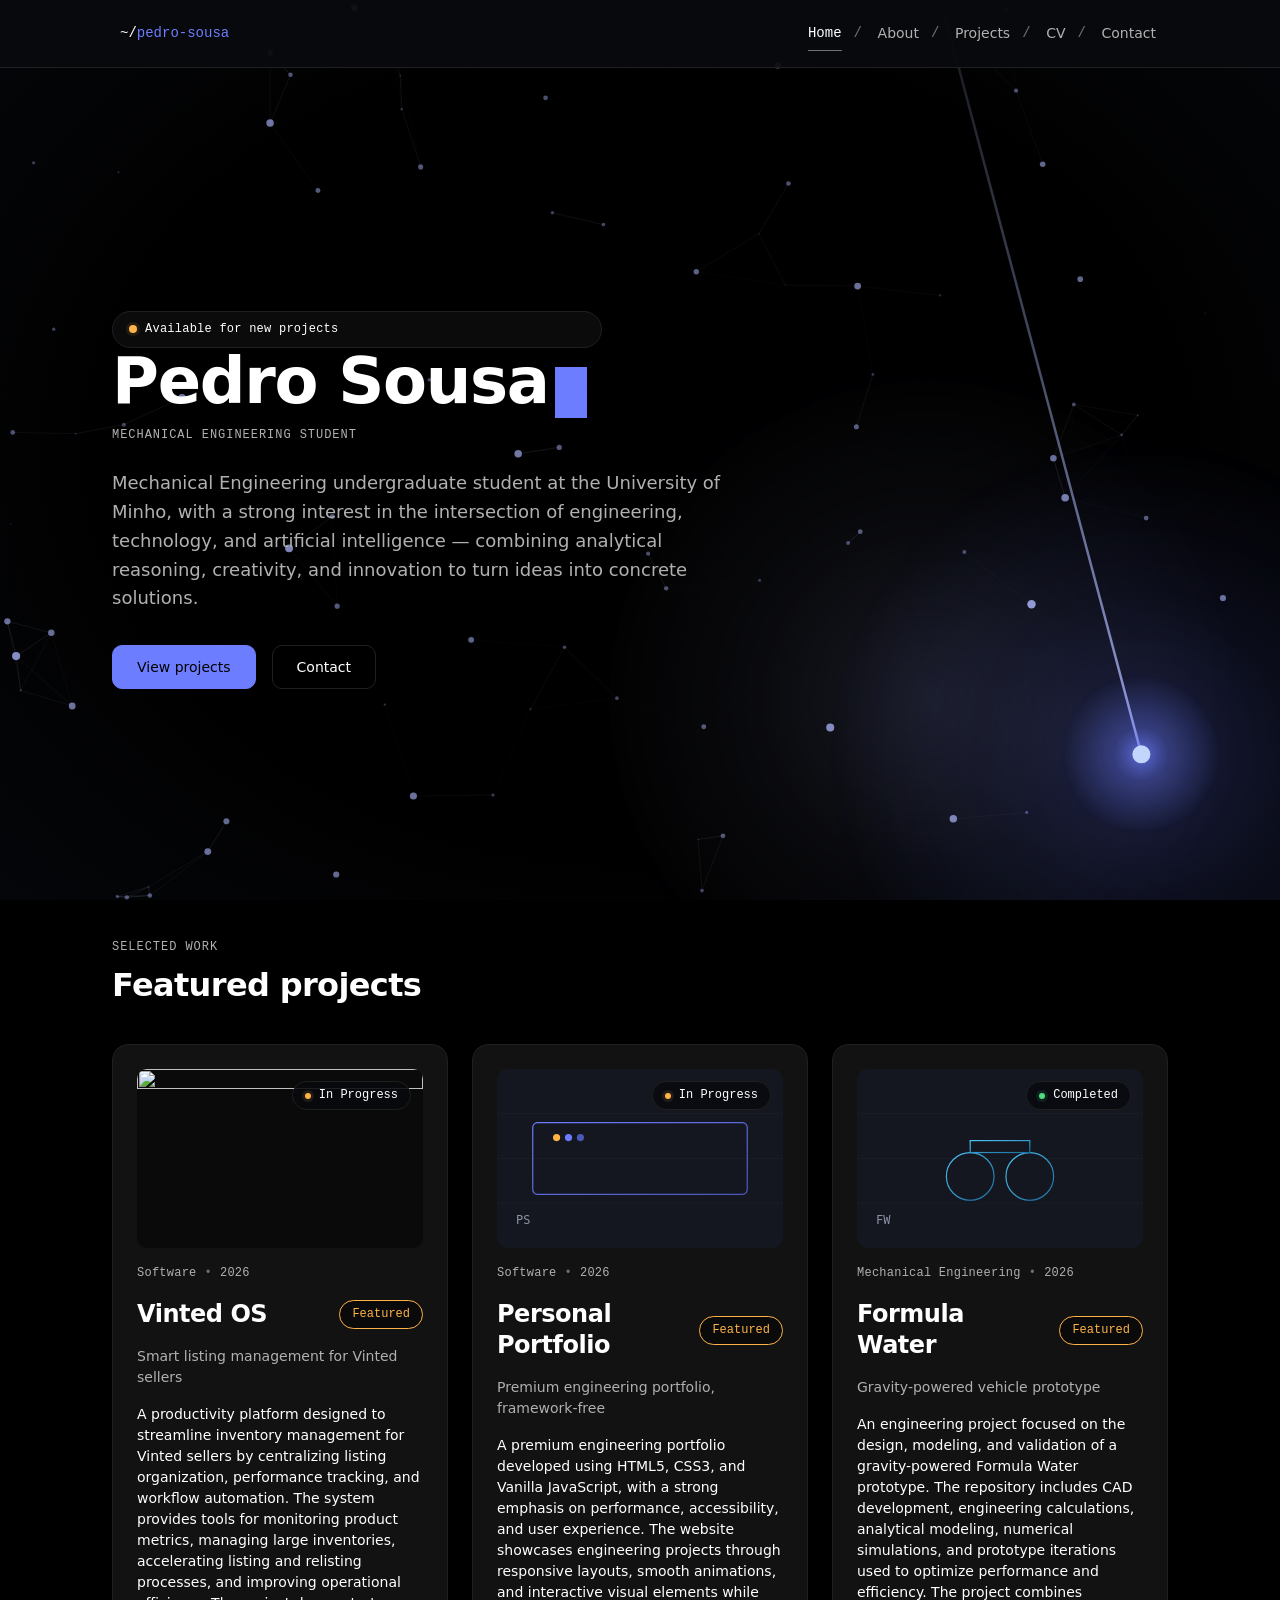
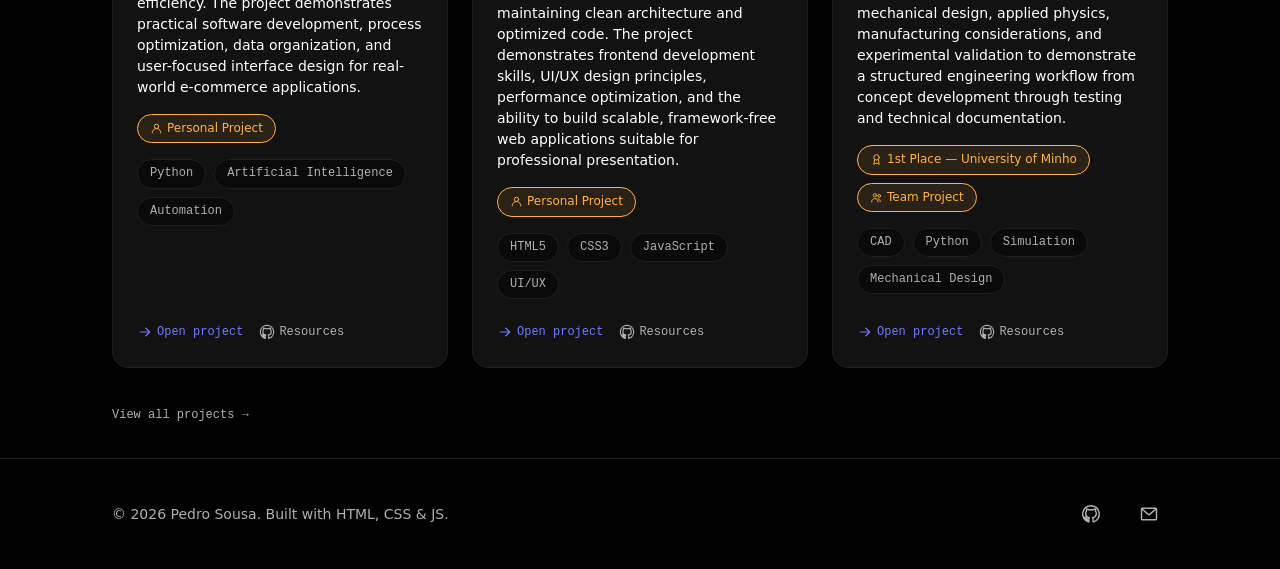
==== commit a08cfb9f: "Ligth box for Images an Videos" ====
--- a/index.html
+++ b/index.html
@@ -84,7 +84,13 @@
     ]
   }
   </script>
-</head>
+<!-- Private analytics (GoatCounter). Only you see the stats — no
+         dashboard, banner, or cookie notice is shown to visitors.
+         Replace YOUR-CODE with your own GoatCounter site code after
+         signing up for free at https://www.goatcounter.com/ -->
+    <script data-goatcounter="https://YOUR-CODE.goatcounter.com/count"
+            async src="https://gc.zgo.at/count.js"></script>
+  </head>
 <body data-page="home">
   <div class="boot-intro" aria-hidden="true">
     <div class="boot-intro__grid"></div>
--- a/assets/css/components.css
+++ b/assets/css/components.css
@@ -145,7 +145,7 @@
   width: 100%;
   border-radius: var(--radius-md);
   background: var(--color-ink-900);
-  object-fit: cover;
+  object-fit: contain;
   transition: transform var(--duration-base) var(--ease-standard);
 }
 
@@ -347,7 +347,7 @@
   aspect-ratio: 16 / 8;
   border-radius: var(--radius-lg);
   background: var(--color-ink-900);
-  object-fit: cover;
+  object-fit: contain;
   border: 1px solid var(--color-line);
 }
 
--- a/assets/css/pages.css
+++ b/assets/css/pages.css
@@ -742,13 +742,106 @@
   }
 }
 
-.case-gallery__item img {
+.case-gallery__trigger {
+  display: block;
+  position: relative;
+  width: 100%;
+  padding: 0;
+  border: none;
+  background: none;
+  cursor: zoom-in;
+  border-radius: var(--radius-md);
+}
+
+.case-gallery__trigger:focus-visible {
+  outline: 2px solid var(--color-accent-indigo);
+  outline-offset: 2px;
+}
+
+.case-gallery__item img,
+.case-gallery__item video {
   aspect-ratio: 4 / 3;
   width: 100%;
   border-radius: var(--radius-md);
   background: var(--color-ink-900);
-  object-fit: cover;
+  object-fit: contain;
   border: 1px solid var(--color-line);
+}
+
+.case-gallery__play-badge {
+  position: absolute;
+  inset: 0;
+  display: flex;
+  align-items: center;
+  justify-content: center;
+  pointer-events: none;
+}
+
+.case-gallery__play-badge .icon {
+  width: 2.5rem;
+  height: 2.5rem;
+  padding: 0.75rem;
+  border-radius: 50%;
+  background: rgba(0, 0, 0, 0.55);
+  color: var(--color-text-100);
+}
+
+/* Lightbox: click-to-enlarge overlay for gallery photos/videos */
+.lightbox {
+  position: fixed;
+  inset: 0;
+  z-index: 1000;
+  display: flex;
+  flex-direction: column;
+  align-items: center;
+  justify-content: center;
+  gap: var(--space-3);
+  padding: var(--space-6);
+  background: rgba(4, 4, 8, 0.9);
+}
+
+.lightbox[hidden] {
+  display: none;
+}
+
+.lightbox__media {
+  display: flex;
+  max-width: min(90vw, 1100px);
+  max-height: 80vh;
+}
+
+.lightbox__media img,
+.lightbox__media video {
+  max-width: 100%;
+  max-height: 80vh;
+  border-radius: var(--radius-md);
+  object-fit: contain;
+}
+
+.lightbox__caption {
+  max-width: 90vw;
+  text-align: center;
+}
+
+.lightbox__close {
+  position: absolute;
+  top: var(--space-5);
+  right: var(--space-5);
+  display: flex;
+  align-items: center;
+  justify-content: center;
+  width: 2.75rem;
+  height: 2.75rem;
+  border: 1px solid var(--color-line);
+  border-radius: 50%;
+  background: var(--color-ink-800);
+  color: var(--color-text-100);
+  cursor: pointer;
+}
+
+.lightbox__close:hover,
+.lightbox__close:focus-visible {
+  background: var(--color-ink-900);
 }
 
 /* resource-list: downloadable docs / external links */
@@ -851,7 +944,7 @@
   width: 100%;
   border-radius: var(--radius-md);
   background: var(--color-ink-900);
-  object-fit: cover;
+  object-fit: contain;
   border: 1px solid var(--color-line);
   transition: border-color var(--duration-base) var(--ease-standard);
 }
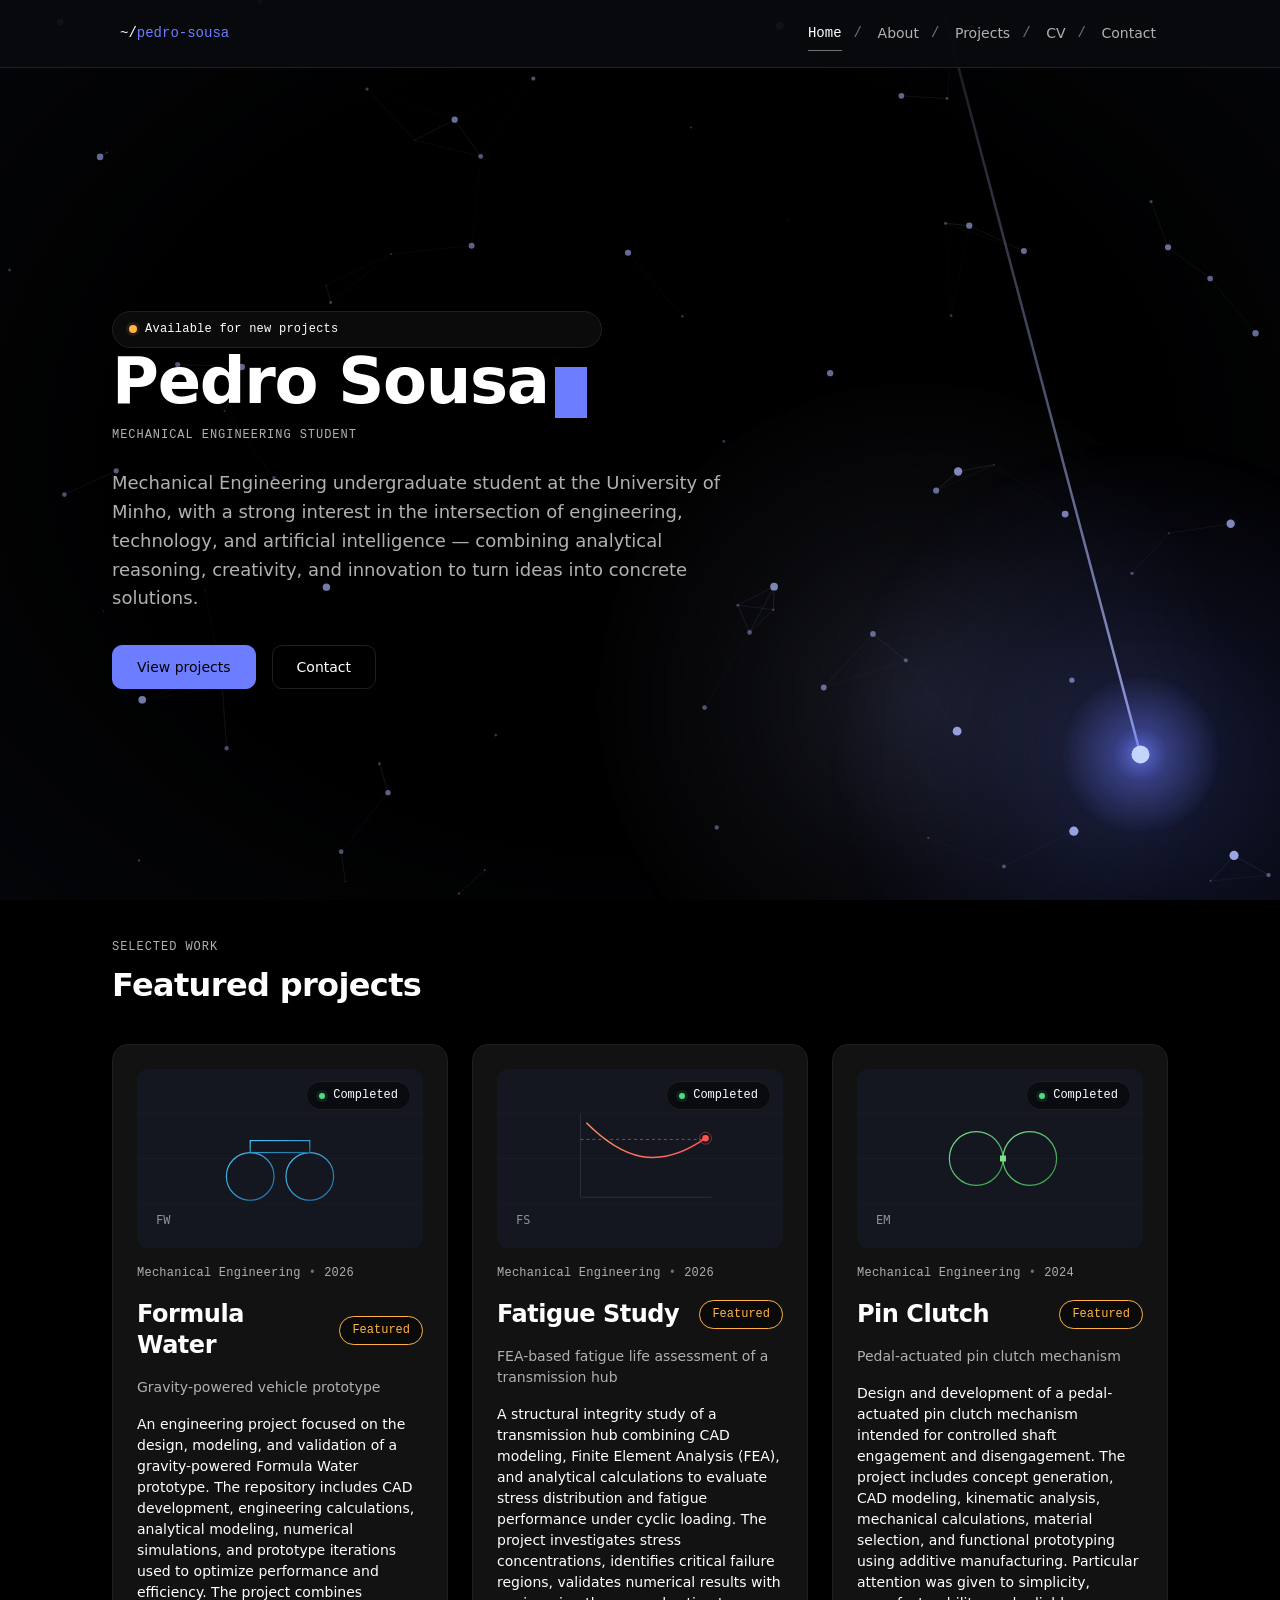
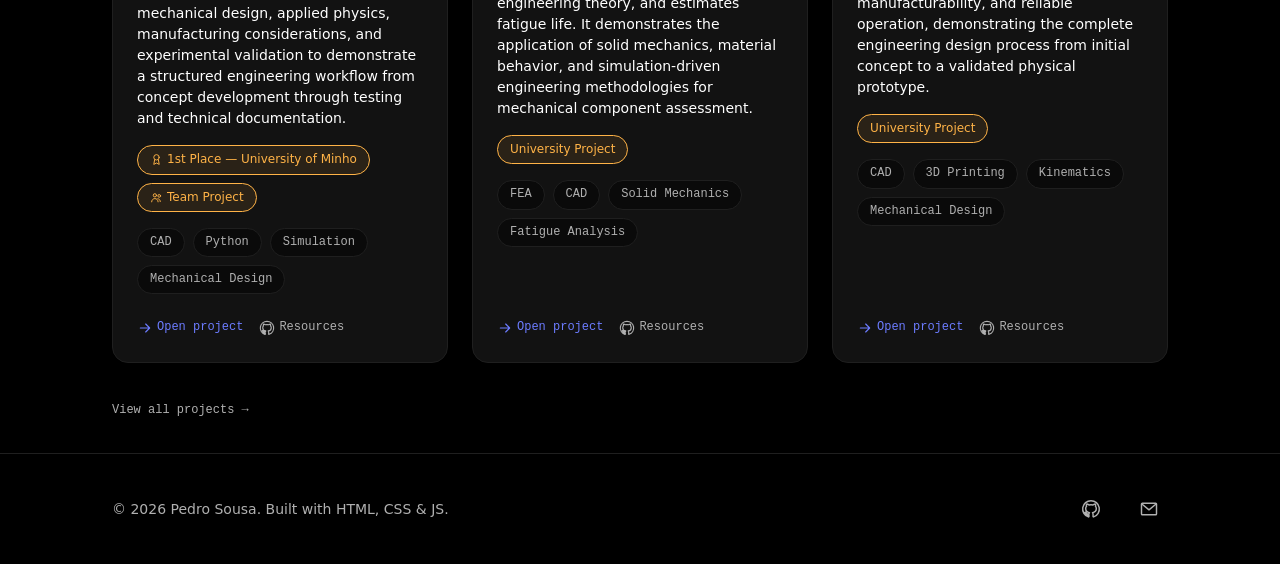
==== commit 4ccc7e29: "Simplifications" ====
--- a/index.html
+++ b/index.html
@@ -54,22 +54,6 @@
   <link rel="stylesheet" href="assets/css/page-transitions.css">
   <link rel="stylesheet" href="assets/css/svg-line-draw.css">
   <link rel="stylesheet" href="assets/css/noise.css">
-  <link rel="stylesheet" href="assets/css/boot-intro.css">
-
-  <!-- Runs synchronously before the body is parsed: if this tab's session
-       already saw the boot intro, mark <html> immediately so the overlay
-       (see body, below) never gets a chance to paint. See
-       assets/js/boot-intro.js for the rest of the sequence. -->
-  <script>
-    try {
-      if (sessionStorage.getItem("pf-boot-intro-seen") === "1") {
-        document.documentElement.classList.add("no-boot-intro");
-      }
-    } catch (error) {
-      // Private mode etc — degrade silently, worst case the intro plays
-      // again this load.
-    }
-  </script>
 
   <script type="application/ld+json">
   {
@@ -86,30 +70,11 @@
   </script>
 <!-- Private analytics (GoatCounter). Only you see the stats — no
          dashboard, banner, or cookie notice is shown to visitors.
-         Replace YOUR-CODE with your own GoatCounter site code after
-         signing up for free at https://www.goatcounter.com/ -->
-    <script data-goatcounter="https://YOUR-CODE.goatcounter.com/count"
+         Site code: pedro-sousa (goatcounter.com/settings). -->
+    <script data-goatcounter="https://pedro-sousa.goatcounter.com/count"
             async src="https://gc.zgo.at/count.js"></script>
   </head>
 <body data-page="home">
-  <div class="boot-intro" aria-hidden="true">
-    <div class="boot-intro__grid"></div>
-    <div class="boot-intro__panel">
-      <svg class="boot-intro__mark" viewBox="0 0 64 64" xmlns="http://www.w3.org/2000/svg">
-        <path class="boot-intro__mark-hex" d="M32,10 L51,21 L51,43 L32,54 L13,43 L13,21 Z"/>
-        <circle class="boot-intro__mark-circle" cx="32" cy="32" r="7"/>
-      </svg>
-      <p class="boot-intro__label font-mono">SYSTEM</p>
-      <p class="boot-intro__line font-mono"><span class="boot-intro__type">Pedro Sousa</span><span class="boot-intro__caret"></span></p>
-      <div class="boot-intro__bar"><div class="boot-intro__bar-fill"></div></div>
-      <div class="boot-intro__status font-mono text-sm" aria-hidden="true">
-        <span class="boot-intro__status-step boot-intro__status-step--1">Initializing engine</span>
-        <span class="boot-intro__status-step boot-intro__status-step--2">Assembling components</span>
-        <span class="boot-intro__status-step boot-intro__status-step--3">Ready</span>
-      </div>
-    </div>
-  </div>
-
   <a class="skip-link" href="#main">Skip to content</a>
 
   <header class="site-header">
--- a/assets/css/pages.css
+++ b/assets/css/pages.css
@@ -751,6 +751,16 @@
   background: none;
   cursor: zoom-in;
   border-radius: var(--radius-md);
+  -webkit-user-select: none;
+  user-select: none;
+}
+
+.case-gallery__trigger img,
+.case-gallery__trigger video {
+  -webkit-user-drag: none;
+  user-drag: none;
+  -webkit-user-select: none;
+  user-select: none;
 }
 
 .case-gallery__trigger:focus-visible {
@@ -842,6 +852,54 @@
 .lightbox__close:hover,
 .lightbox__close:focus-visible {
   background: var(--color-ink-900);
+}
+
+.lightbox__nav {
+  position: absolute;
+  top: 50%;
+  transform: translateY(-50%);
+  display: flex;
+  align-items: center;
+  justify-content: center;
+  width: 2.75rem;
+  height: 2.75rem;
+  border: 1px solid var(--color-line);
+  border-radius: 50%;
+  background: var(--color-ink-800);
+  color: var(--color-text-100);
+  cursor: pointer;
+}
+
+.lightbox__nav--prev {
+  left: var(--space-5);
+}
+
+.lightbox__nav--next {
+  right: var(--space-5);
+}
+
+.lightbox__nav[hidden] {
+  display: none;
+}
+
+.lightbox__nav:hover,
+.lightbox__nav:focus-visible {
+  background: var(--color-ink-900);
+}
+
+@media (max-width: 640px) {
+  .lightbox__nav {
+    width: 2.25rem;
+    height: 2.25rem;
+  }
+
+  .lightbox__nav--prev {
+    left: var(--space-3);
+  }
+
+  .lightbox__nav--next {
+    right: var(--space-3);
+  }
 }
 
 /* resource-list: downloadable docs / external links */
--- a/assets/css/micro-interactions.css
+++ b/assets/css/micro-interactions.css
@@ -41,24 +41,27 @@
   top: 0;
   left: 0;
   pointer-events: none;
-  z-index: 200;
+  z-index: 1100; /* must stay above the lightbox (z-index: 1000) and the
+                    page-transition overlay (z-index: 180), or the custom
+                    cursor gets painted underneath them and the pointer
+                    appears to vanish while either is open. */
   opacity: 0;
   will-change: transform;
 }
 
 .cursor-dot {
-  width: 6px;
-  height: 6px;
-  margin: -3px 0 0 -3px;
+  width: 5px;
+  height: 5px;
+  margin: -2.5px 0 0 -2.5px;
   border-radius: var(--radius-full);
   background: var(--color-accent-indigo);
   transition: opacity var(--duration-base) var(--ease-standard);
 }
 
 .cursor-ring {
-  width: 32px;
-  height: 32px;
-  margin: -16px 0 0 -16px;
+  width: 28px;
+  height: 28px;
+  margin: -14px 0 0 -14px;
   transition: opacity var(--duration-base) var(--ease-standard),
     width var(--duration-base) var(--ease-standard),
     height var(--duration-base) var(--ease-standard),
@@ -71,59 +74,22 @@
   height: 100%;
   border-radius: var(--radius-full);
   border: 1px solid var(--color-accent-indigo-dim);
-  transition: border-radius var(--duration-base) var(--ease-standard),
-    border-color var(--duration-base) var(--ease-standard),
-    background-color var(--duration-base) var(--ease-standard);
+  transition: border-color var(--duration-base) var(--ease-standard);
 }
 
 .cursor-ring[data-hover="true"] {
-  width: 52px;
-  height: 52px;
-  margin: -26px 0 0 -26px;
+  width: 34px;
+  height: 34px;
+  margin: -17px 0 0 -17px;
 }
 
 .cursor-ring[data-hover="true"] .cursor-ring-shape {
   border-color: var(--color-accent-indigo);
-  background: var(--color-accent-indigo-tint);
-}
-
-/* =========================================================
-   Per-page cursor identity
-   Home keeps the plain circle (default rules above). Every other
-   page gets its own simple silhouette on .cursor-ring-shape — the
-   inner element is untouched by cursor.js (which only ever writes
-   `transform` on the outer .cursor-ring, for position), so rotation
-   is fair game here alongside border-radius / border-style.
-   ========================================================= */
-
-/* About: a true diamond — a rotated square, reads as a facet of the
-   node network behind it. */
-body[data-page="about"] .cursor-ring-shape {
-  border-radius: 3px;
-  transform: rotate(45deg);
-}
-
-body[data-page="about"] .cursor-ring[data-hover="true"] .cursor-ring-shape {
-  border-radius: 4px;
-}
-
-/* Projects: a square reticle — a viewfinder framing each card. */
-body[data-page="projects"] .cursor-ring-shape {
-  border-radius: 6px;
-}
-
-/* Contact: a dashed ring — echoes the radar sweep on the page. */
-body[data-page="contact"] .cursor-ring-shape {
-  border-style: dashed;
-}
-
-/* 404: a dashed square, tilted slightly off-axis — a broken,
-   off-signal frame. */
-body[data-page="404"] .cursor-ring-shape {
-  border-radius: 3px;
-  border-style: dashed;
-  transform: rotate(6deg);
-}
+}
+
+/* One consistent minimal ring across every page — no more per-page
+   diamond/square/dashed/rotated variants. A single, quiet shape reads as
+   more considered than a different gimmick per section. */
 
 @media (prefers-reduced-motion: reduce) {
   .cursor-dot,
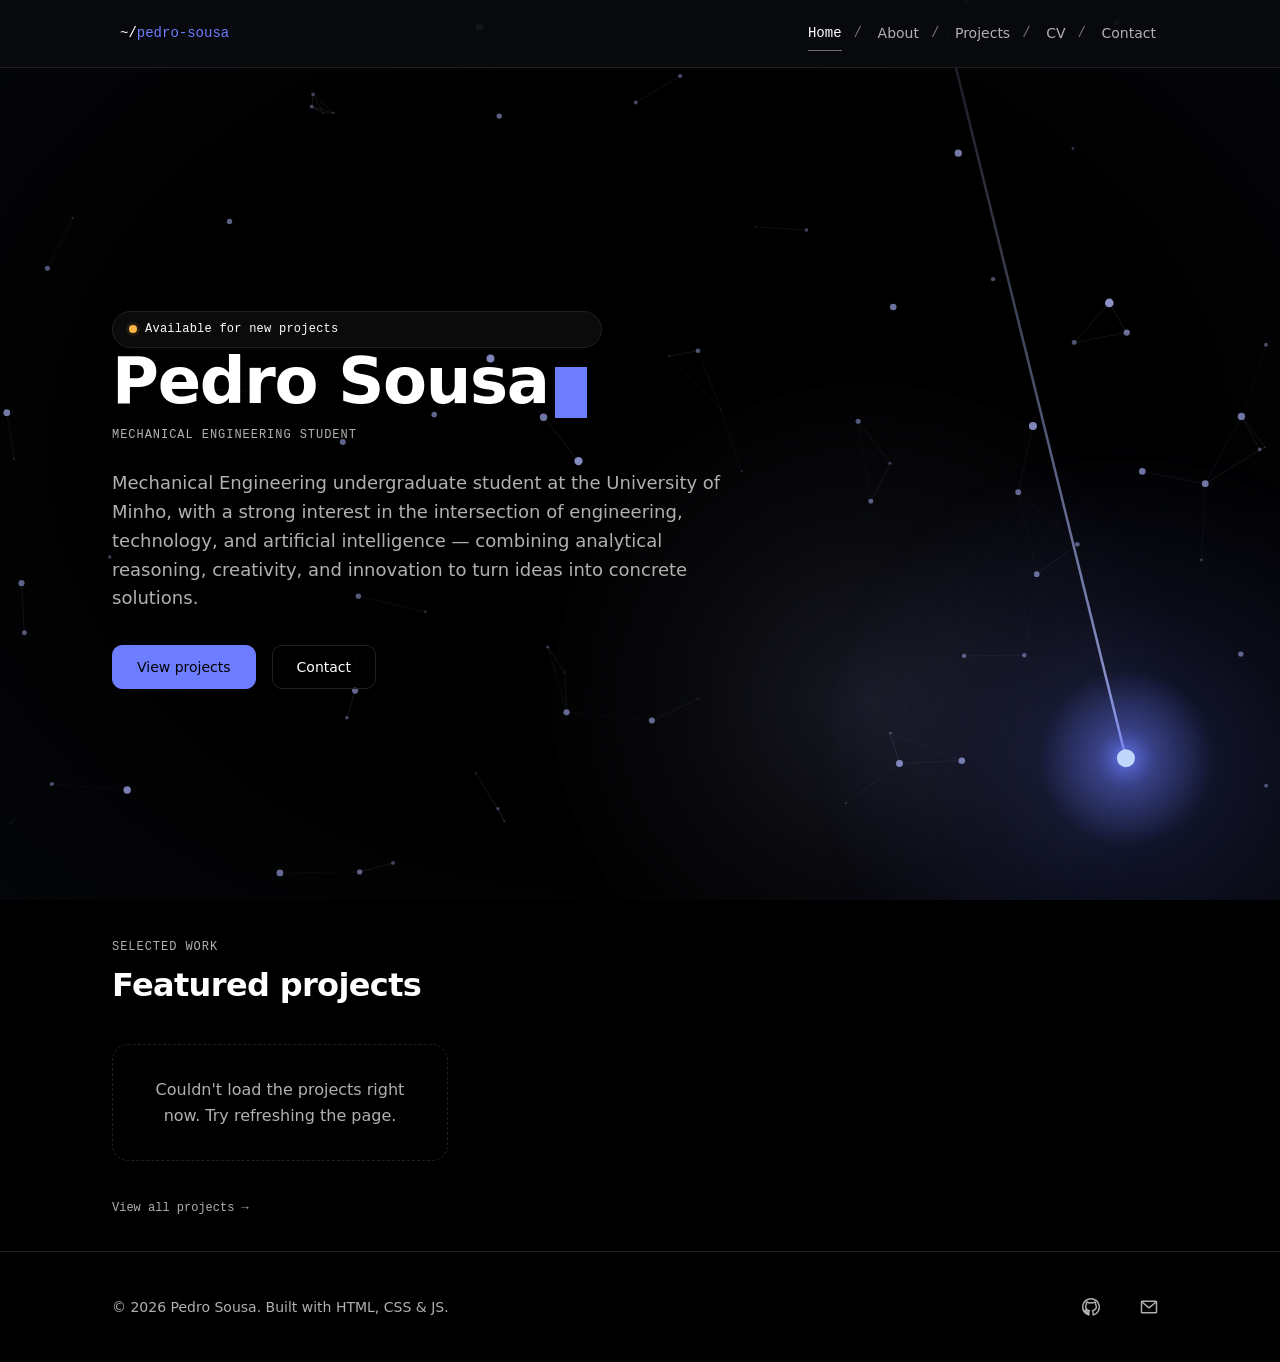
==== commit 83577728: "Images" ====
--- a/index.html
+++ b/index.html
@@ -64,7 +64,7 @@
     "url": "https://pedrosousaeng.github.io/portfolio/",
     "sameAs": [
       "https://github.com/PedroSousaEng",
-      "https://linkedin.com/in/pedro-sousa-3408201a4/"
+      "https://www.linkedin.com/in/pedro-sousa-3408201a4/"
     ]
   }
   </script>
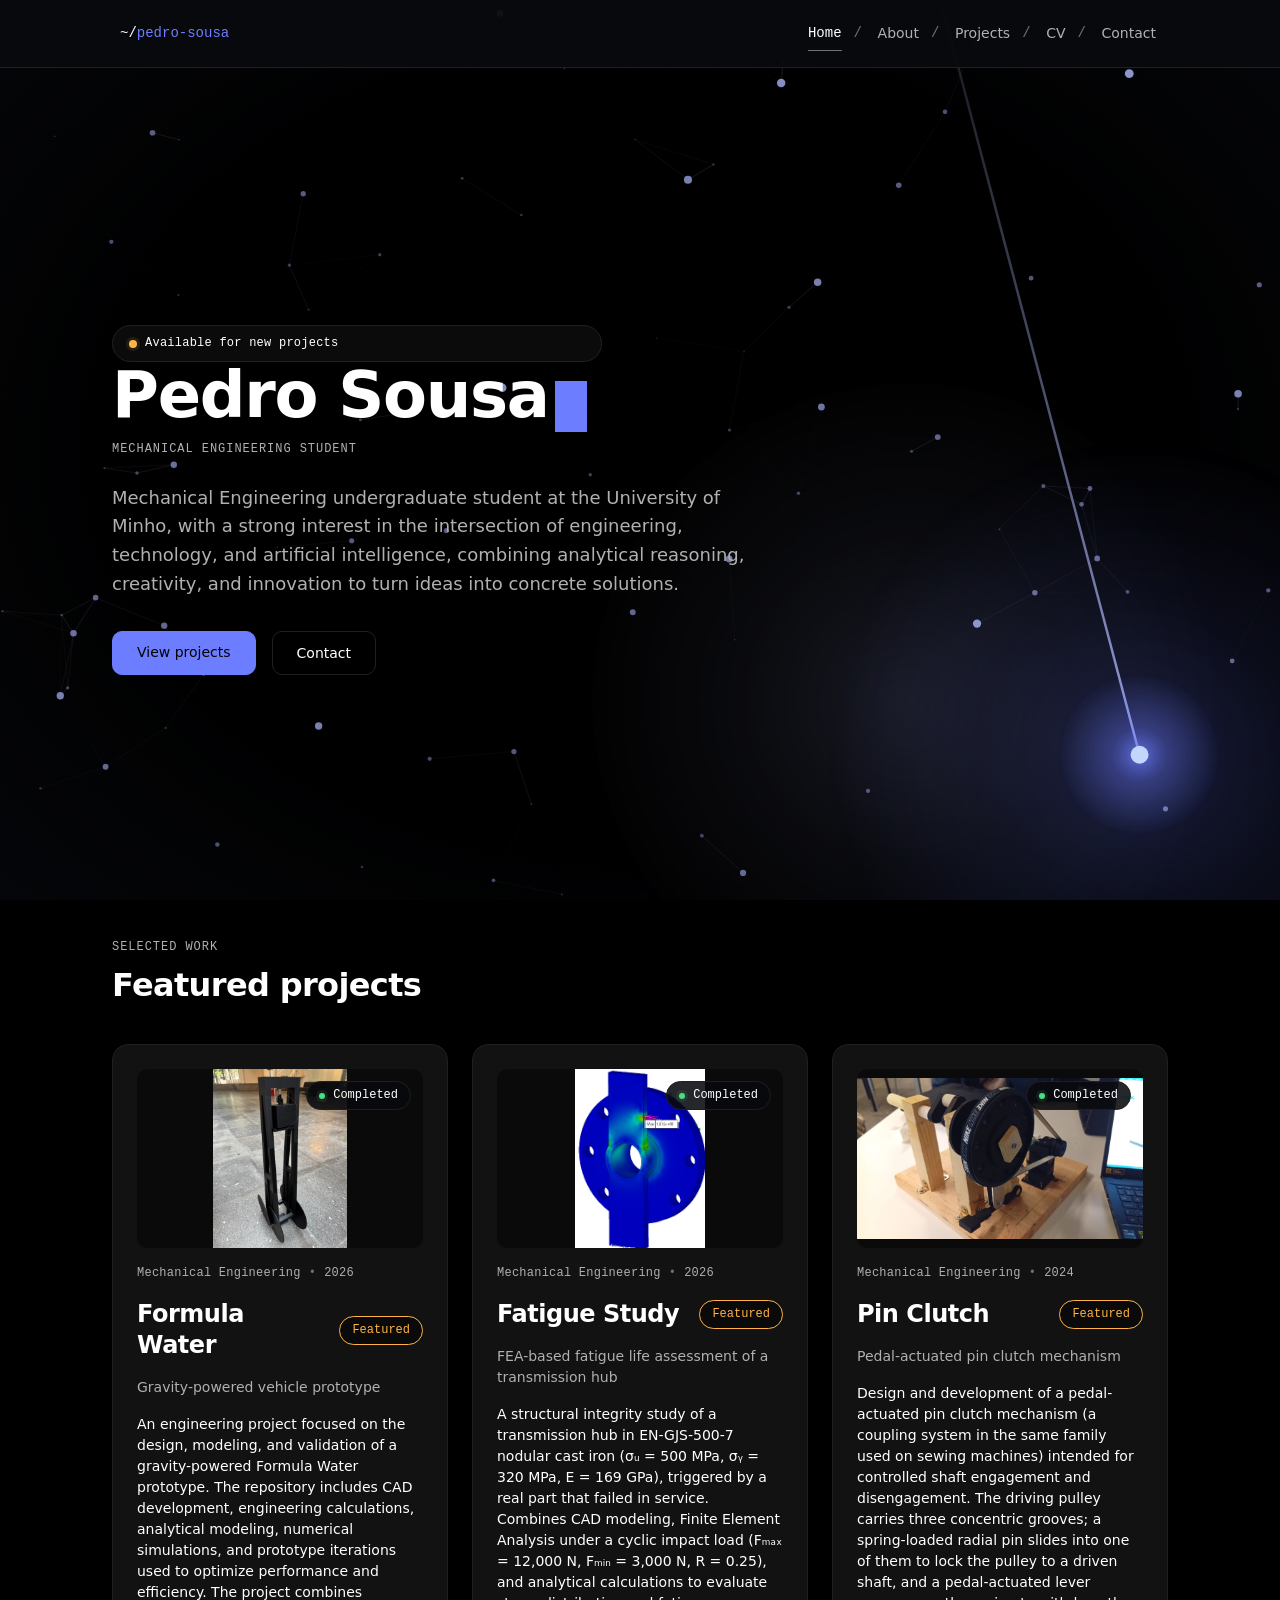
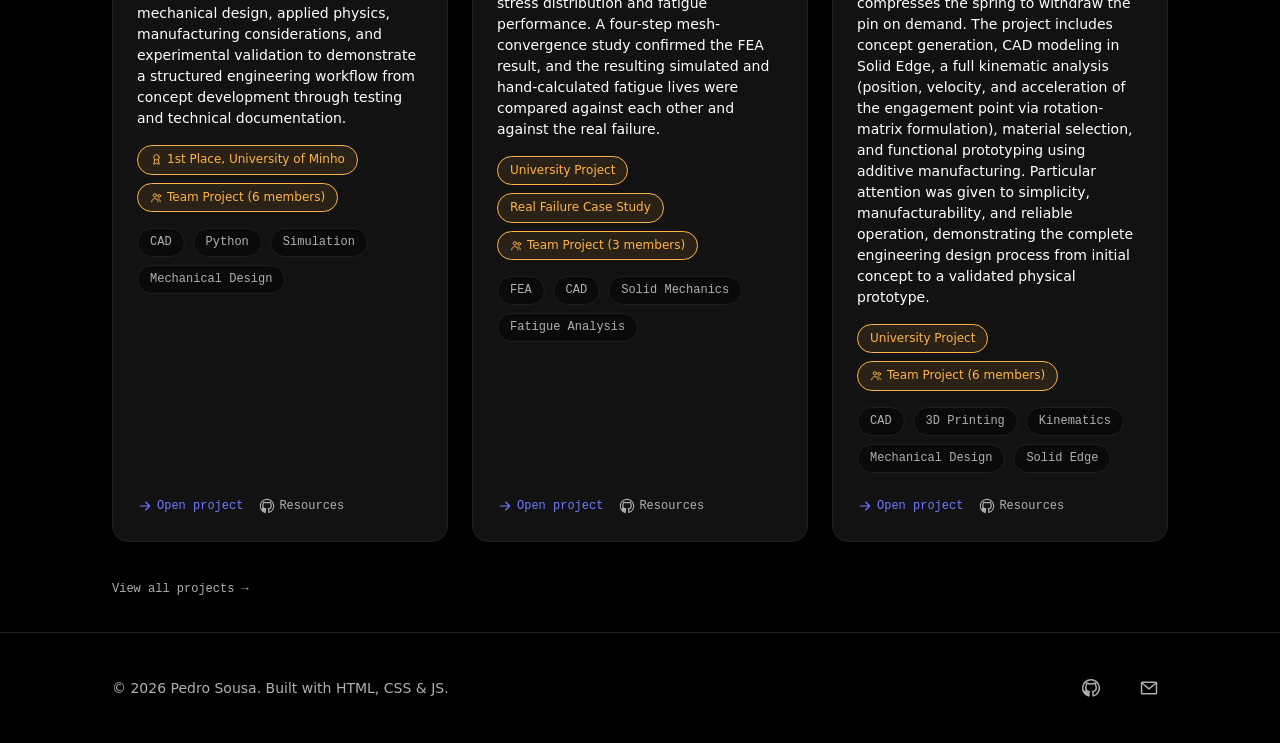
==== commit 134454aa: "Position Clarification" ====
--- a/index.html
+++ b/index.html
@@ -109,7 +109,7 @@
       <p class="hero__lede text-lg mt-6" data-animate="3">
         Mechanical Engineering undergraduate student at the University of
         Minho, with a strong interest in the intersection of engineering,
-        technology, and artificial intelligence — combining analytical
+        technology, and artificial intelligence, combining analytical
         reasoning, creativity, and innovation to turn ideas into
         concrete solutions.
       </p>
--- a/assets/css/pages.css
+++ b/assets/css/pages.css
@@ -167,6 +167,9 @@
 .about-avatar {
   max-width: 320px;
   margin-inline: auto;
+  aspect-ratio: 3 / 4;
+  object-fit: cover;
+  object-position: center 20%;
 }
 
 /* =========================================================
@@ -617,6 +620,66 @@
   max-width: 720px;
 }
 
+/* Two-column project layout: header (hero text) spans the full width,
+   then main (narrative) and aside (gallery/report/links) sit side by
+   side from 1024px up. Below that, everything is a single column and
+   simply follows DOM order — see render-project-detail.js for why the
+   aside comes before main in the markup. */
+.project-layout__aside {
+  margin-top: var(--space-12);
+}
+
+.project-layout__aside > *:first-child {
+  margin-top: 0;
+}
+
+@media (min-width: 1024px) {
+  .project-layout {
+    display: grid;
+    grid-template-columns: minmax(0, 1.65fr) minmax(0, 1fr);
+    grid-template-areas:
+      "header header"
+      "main   aside";
+    column-gap: var(--space-10);
+    row-gap: var(--space-12);
+  }
+
+  .project-layout--no-aside {
+    grid-template-columns: minmax(0, 1fr);
+    grid-template-areas:
+      "header"
+      "main";
+  }
+
+  .project-layout__header {
+    grid-area: header;
+  }
+
+  .project-layout__main {
+    grid-area: main;
+    min-width: 0;
+  }
+
+  .project-layout__aside {
+    grid-area: aside;
+    min-width: 0;
+    margin-top: 0;
+    /* Sticks within the height of the "main aside" row (which stretches
+       to match the taller .project-layout__main), respecting the fixed
+       site header's height (--nav-height, also used by .site-header)
+       plus a little breathing room. */
+    align-self: start;
+    position: sticky;
+    top: calc(var(--nav-height) + var(--space-6));
+  }
+
+  /* The aside is narrower than the main column, so keep its gallery to
+     2 columns instead of the 3 the same module would use inline. */
+  .project-layout__aside .case-gallery {
+    grid-template-columns: repeat(2, minmax(0, 1fr));
+  }
+}
+
 /* Every section on the project detail page — Overview, My Contribution,
    Engineering Story, and every dynamic module (spec-groups, gallery,
    resource-list, achievements, reflection) — shares this width so the
@@ -727,6 +790,29 @@
   background: var(--color-ink-800);
   border: 1px solid var(--color-line);
   border-radius: var(--radius-md);
+}
+
+/* Report: embedded PDF preview + fallback link in the aside column */
+.report-embed {
+  display: flex;
+  flex-direction: column;
+  gap: var(--space-3);
+}
+
+.report-embed__frame {
+  width: 100%;
+  height: 70vh;
+  max-height: 640px;
+  min-height: 320px;
+  border: 1px solid var(--color-line);
+  border-radius: var(--radius-md);
+  background: var(--color-ink-900);
+}
+
+@media (max-width: 640px) {
+  .report-embed__frame {
+    height: 60vh;
+  }
 }
 
 /* gallery: photo/render/screenshot grid */
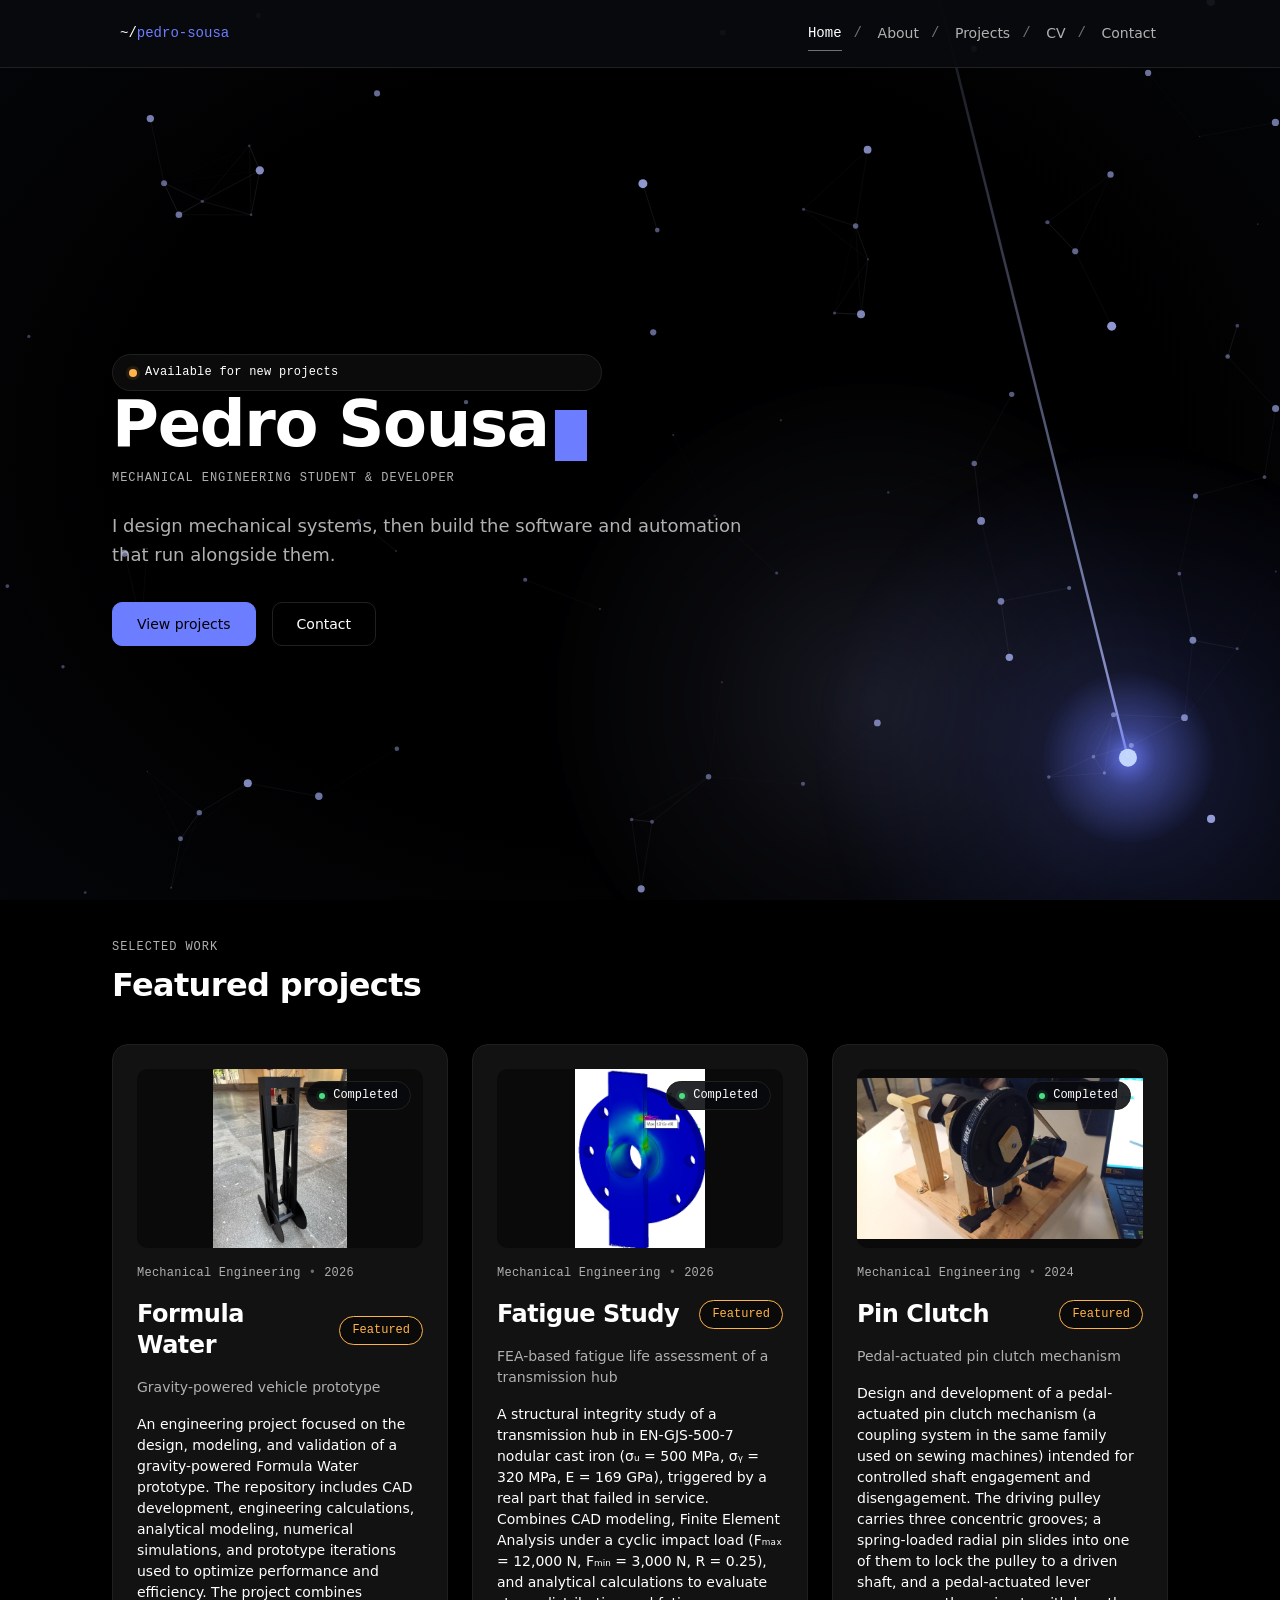
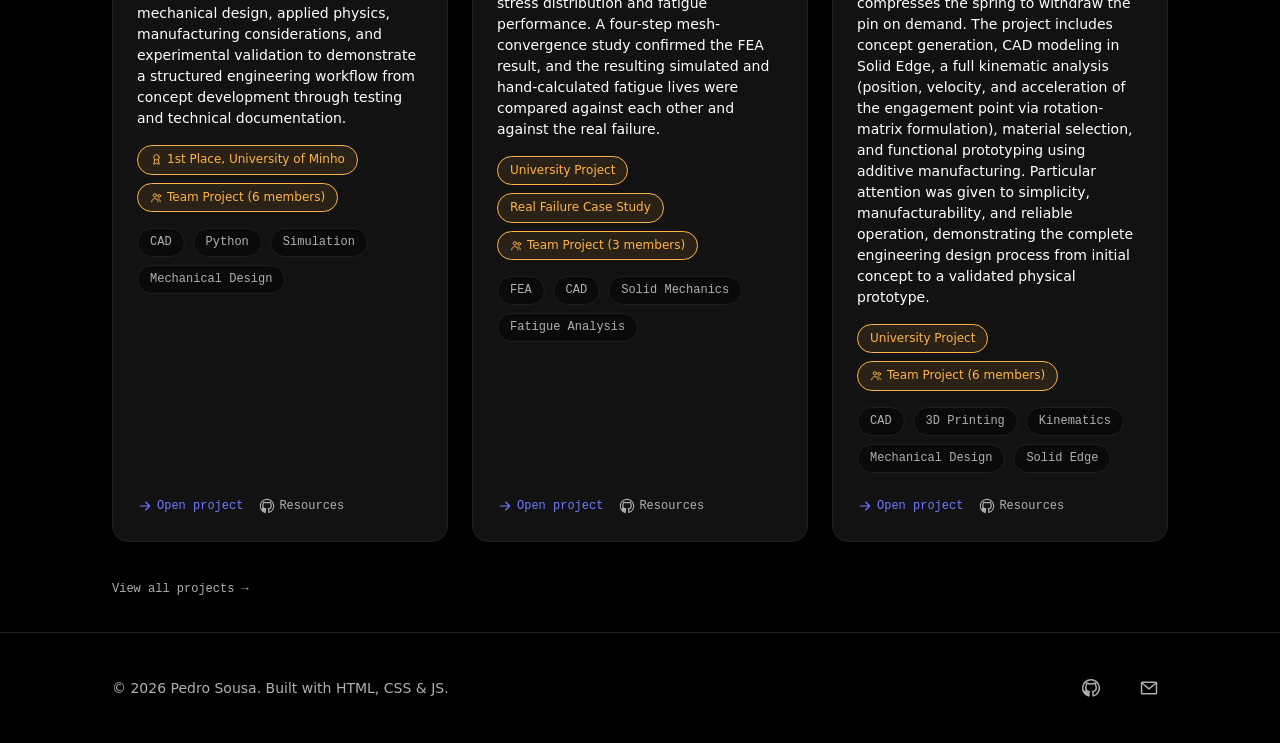
==== commit 6eb77b73: "Upgrades" ====
--- a/index.html
+++ b/index.html
@@ -23,13 +23,13 @@
   <meta charset="UTF-8">
   <meta name="viewport" content="width=device-width, initial-scale=1">
   <title>Pedro Sousa — Mechanical Engineering Student</title>
-  <meta name="description" content="Pedro Sousa is a Mechanical Engineering student at the University of Minho, with an interest in the intersection of engineering, technology, and artificial intelligence.">
+  <meta name="description" content="Pedro Sousa is a Mechanical Engineering student at the University of Minho who designs mechanical systems and builds the software that runs alongside them.">
   <link rel="canonical" href="https://pedrosousaeng.github.io/portfolio/">
 
   <!-- Open Graph -->
   <meta property="og:type" content="website">
   <meta property="og:title" content="Pedro Sousa — Mechanical Engineering Student">
-  <meta property="og:description" content="Engineering, technology, and artificial intelligence in service of concrete solutions.">
+  <meta property="og:description" content="Mechanical engineering and the software that runs alongside it, from a University of Minho student.">
   <meta property="og:url" content="https://pedrosousaeng.github.io/portfolio/">
   <meta property="og:image" content="https://pedrosousaeng.github.io/portfolio/assets/images/og-image.png">
 
@@ -107,11 +107,7 @@
       <p class="eyebrow mt-2" data-animate="2" data-site="role">Mechanical Engineering Student</p>
 
       <p class="hero__lede text-lg mt-6" data-animate="3">
-        Mechanical Engineering undergraduate student at the University of
-        Minho, with a strong interest in the intersection of engineering,
-        technology, and artificial intelligence, combining analytical
-        reasoning, creativity, and innovation to turn ideas into
-        concrete solutions.
+        <span data-site="tagline"></span>
       </p>
 
       <div class="hero__actions mt-8" data-animate="4">
--- a/assets/css/tokens.css
+++ b/assets/css/tokens.css
@@ -69,15 +69,17 @@
   --fx-projects-spotlight-soft: #aeb8ff;
   --fx-projects-line: #5b6376;
 
-  /* ---- Contact page: radar field ----
+  /* ---- Contact page: Iberian map ----
      Consumed by:
-       - assets/js/effects/contact-radar.js
-       - assets/css/effects/contact-radar.css */
-  --fx-contact-ring: #6c7cff;
-  --fx-contact-sweep: #aeb8ff;
-  --fx-contact-line: #5b6376;
-  --fx-contact-grid: rgba(120, 130, 170, 0.02); /* more subtle */
-  --fx-contact-grid-size: 72px;
+       - assets/js/effects/iberian-map.js
+       - assets/css/effects/iberian-map.css
+     Monochrome line-art only — no accent blue here, kept deliberately
+     apart from the rest of the --fx-* palette so the map never picks up
+     a "radar" tint by accident. */
+  --fx-contact-map-line: #e6e8ee; /* world + peninsula linework, on #050505 */
+  --fx-contact-map-fill-pt: rgba(230, 232, 238, 0.05);
+  --fx-contact-map-fill-es: rgba(230, 232, 238, 0.03);
+  --fx-contact-signal: #e5484d; /* Braga marker — the one spot of color */
 
   /* ---- 404 page: error / interference field ----
      Consumed by:
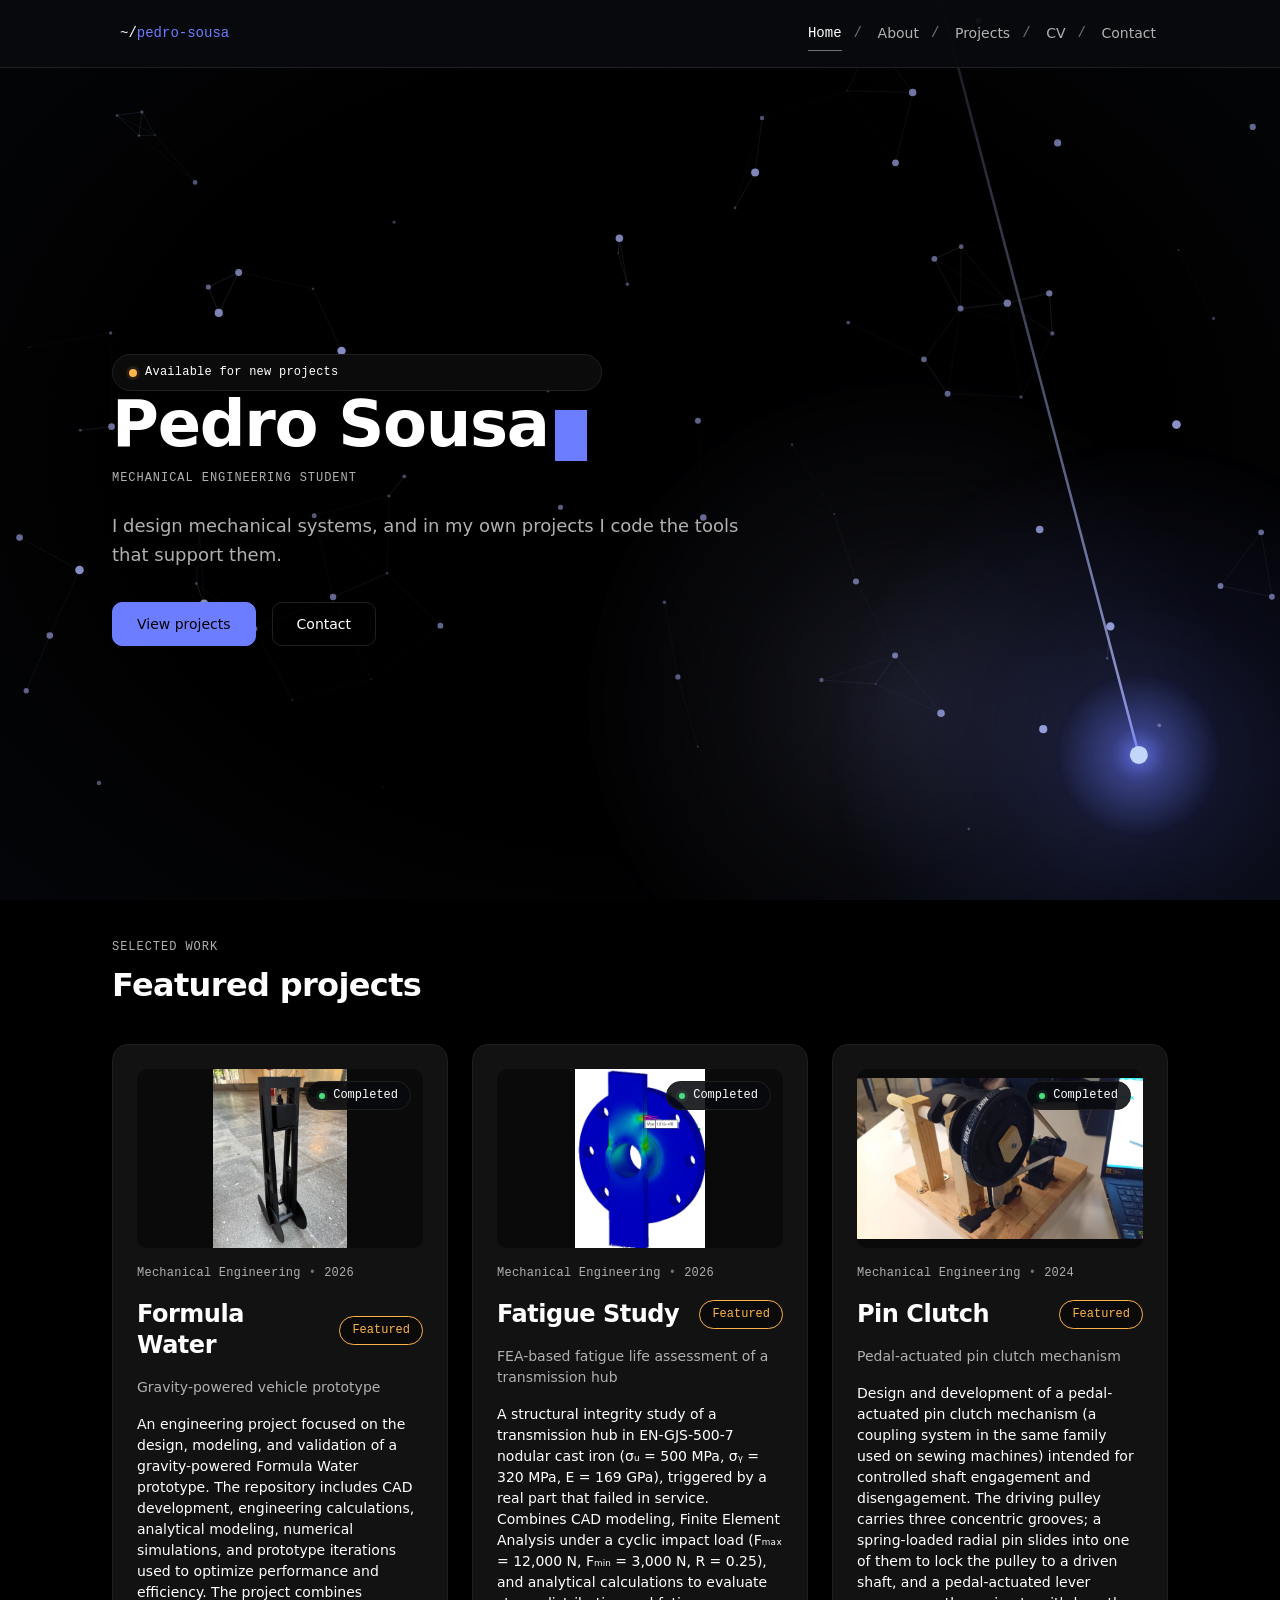
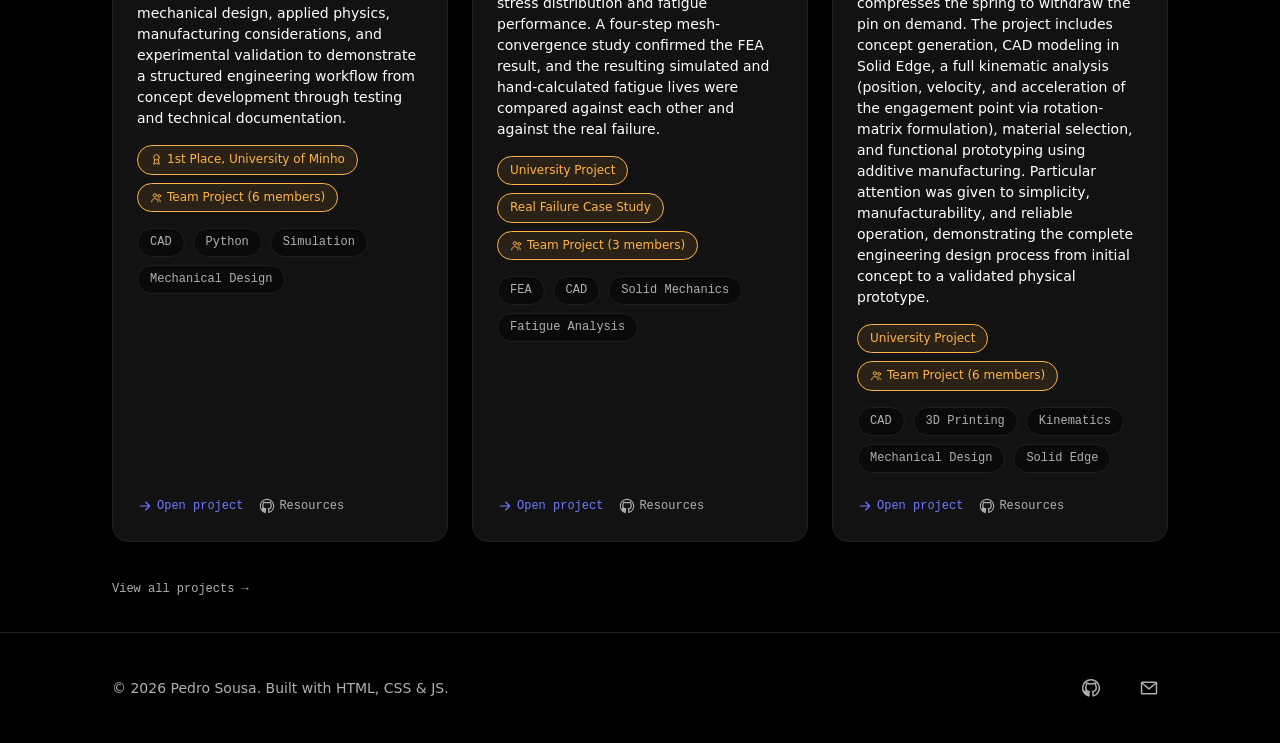
==== commit efc5603a: "Major Changes" ====
--- a/index.html
+++ b/index.html
@@ -23,13 +23,13 @@
   <meta charset="UTF-8">
   <meta name="viewport" content="width=device-width, initial-scale=1">
   <title>Pedro Sousa — Mechanical Engineering Student</title>
-  <meta name="description" content="Pedro Sousa is a Mechanical Engineering student at the University of Minho who designs mechanical systems and builds the software that runs alongside them.">
+  <meta name="description" content="Pedro Sousa is a Mechanical Engineering student at the University of Minho, building a career in mechanical engineering and coding as a personal hobby.">
   <link rel="canonical" href="https://pedrosousaeng.github.io/portfolio/">
 
   <!-- Open Graph -->
   <meta property="og:type" content="website">
   <meta property="og:title" content="Pedro Sousa — Mechanical Engineering Student">
-  <meta property="og:description" content="Mechanical engineering and the software that runs alongside it, from a University of Minho student.">
+  <meta property="og:description" content="Mechanical Engineering student at the University of Minho, building a career in mechanical engineering.">
   <meta property="og:url" content="https://pedrosousaeng.github.io/portfolio/">
   <meta property="og:image" content="https://pedrosousaeng.github.io/portfolio/assets/images/og-image.png">
 
--- a/assets/css/tokens.css
+++ b/assets/css/tokens.css
@@ -69,17 +69,15 @@
   --fx-projects-spotlight-soft: #aeb8ff;
   --fx-projects-line: #5b6376;
 
-  /* ---- Contact page: Iberian map ----
+  /* ---- Contact page: world map ----
      Consumed by:
-       - assets/js/effects/iberian-map.js
-       - assets/css/effects/iberian-map.css
-     Monochrome line-art only — no accent blue here, kept deliberately
-     apart from the rest of the --fx-* palette so the map never picks up
-     a "radar" tint by accident. */
-  --fx-contact-map-line: #e6e8ee; /* world + peninsula linework, on #050505 */
-  --fx-contact-map-fill-pt: rgba(230, 232, 238, 0.05);
-  --fx-contact-map-fill-es: rgba(230, 232, 238, 0.03);
-  --fx-contact-signal: #e5484d; /* Braga marker — the one spot of color */
+       - assets/js/effects/world-map.js
+       - assets/css/effects/world-map.css
+     Thin, low-contrast coastline strokes only — kept deliberately apart
+     from the rest of the --fx-* palette so the map never picks up an
+     accent tint by accident. The one spot of color is the Lisbon pin. */
+  --fx-world-map-line: #34394a; /* coastline stroke, between #2c2f38 and #3a3d47 */
+  --fx-world-map-pin: #ff4d4d; /* Lisbon pin — the one spot of color */
 
   /* ---- 404 page: error / interference field ----
      Consumed by:
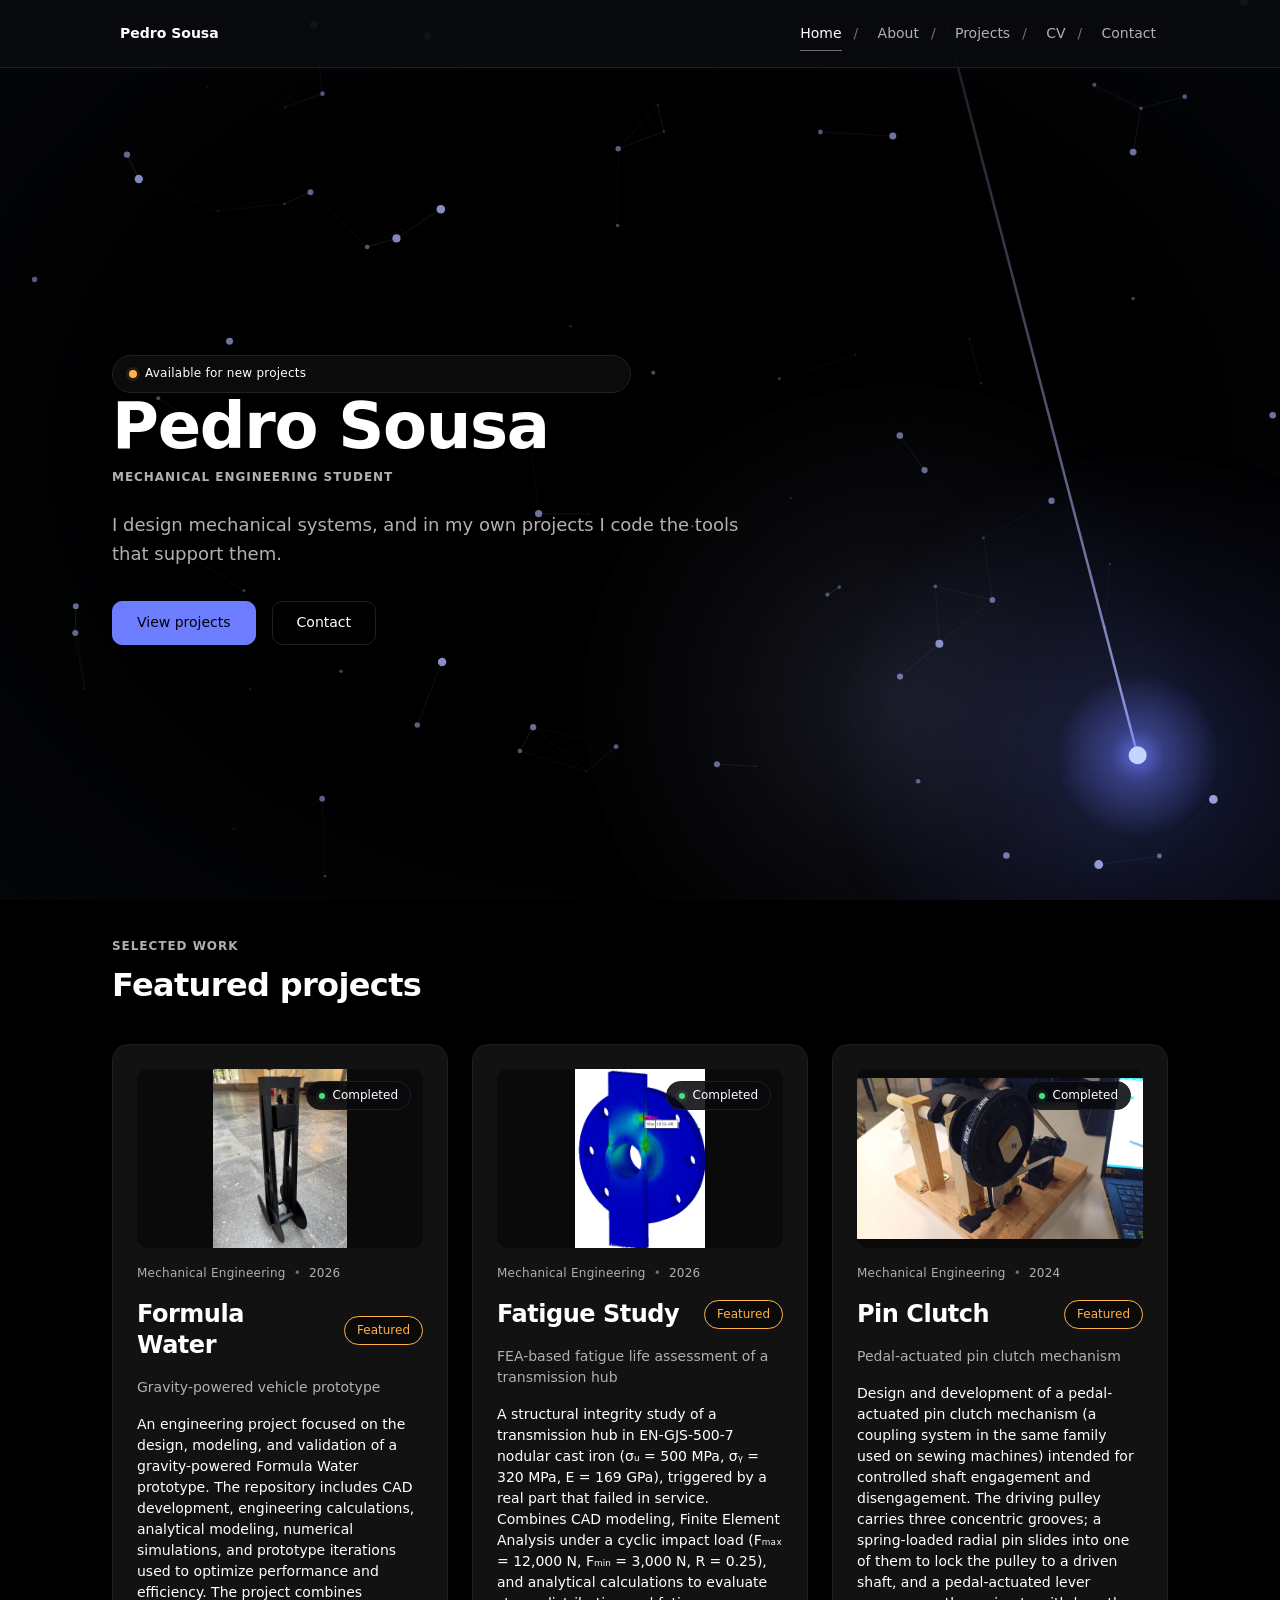
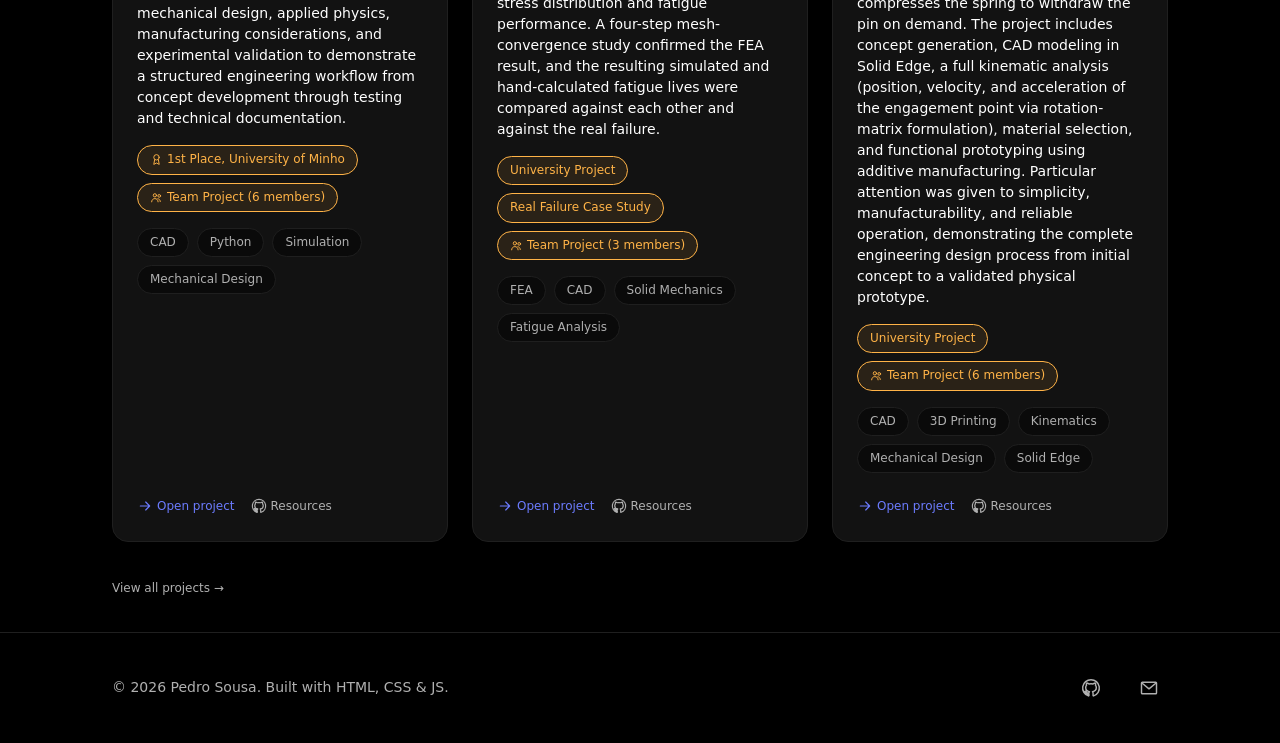
==== commit 4c36a7af: "Upgrades" ====
--- a/index.html
+++ b/index.html
@@ -79,7 +79,7 @@
 
   <header class="site-header">
     <div class="container nav">
-      <a class="nav__brand" href="index.html">~/<span data-site="brand">pedro-sousa</span></a>
+      <a class="nav__brand" href="index.html"><span data-site="name">Pedro Sousa</span></a>
       <button class="nav__toggle" type="button" data-nav-toggle aria-expanded="false" aria-controls="primary-navigation" aria-label="Open menu">
         <svg class="icon" viewBox="0 0 24 24" aria-hidden="true"><path d="M3 6h18M3 12h18M3 18h18"/></svg>
       </button>
@@ -101,7 +101,7 @@
       </p>
 
       <h1 class="hero__name" data-animate="2">
-        <span data-decode data-site="name">Pedro Sousa</span><span class="hero__cursor" aria-hidden="true"></span>
+        <span data-decode data-site="name">Pedro Sousa</span>
       </h1>
 
       <p class="eyebrow mt-2" data-animate="2" data-site="role">Mechanical Engineering Student</p>
--- a/assets/css/tokens.css
+++ b/assets/css/tokens.css
@@ -76,7 +76,7 @@
      Thin, low-contrast coastline strokes only — kept deliberately apart
      from the rest of the --fx-* palette so the map never picks up an
      accent tint by accident. The one spot of color is the Lisbon pin. */
-  --fx-world-map-line: #34394a; /* coastline stroke, between #2c2f38 and #3a3d47 */
+  --fx-world-map-line: #5b6376; /* coastline stroke — bright enough to read against pure black */
   --fx-world-map-pin: #ff4d4d; /* Lisbon pin — the one spot of color */
 
   /* ---- 404 page: error / interference field ----
--- a/assets/css/layout.css
+++ b/assets/css/layout.css
@@ -112,13 +112,13 @@
 .font-mono     { font-family: var(--font-mono); }
 .font-display  { font-family: var(--font-display); font-weight: var(--weight-bold); }
 
-/* ---- Eyebrow: the mono structural label used above section headings ---- */
+/* ---- Eyebrow: the small structural label used above section headings ---- */
 .eyebrow {
   display: inline-flex;
   align-items: center;
   gap: var(--space-2);
-  font-family: var(--font-mono);
   font-size: var(--text-xs);
+  font-weight: var(--weight-bold, 700);
   letter-spacing: 0.08em;
   text-transform: uppercase;
   color: var(--color-text-400);
--- a/assets/css/components.css
+++ b/assets/css/components.css
@@ -163,7 +163,6 @@
   display: flex;
   align-items: center;
   gap: var(--space-2);
-  font-family: var(--font-mono);
   font-size: var(--text-xs);
   color: var(--color-text-400);
   letter-spacing: 0.02em;
@@ -210,7 +209,6 @@
   display: inline-flex;
   align-items: center;
   gap: var(--space-1);
-  font-family: var(--font-mono);
   font-size: var(--text-xs);
   color: var(--color-text-400);
   border-bottom: 1px solid transparent;
@@ -253,7 +251,6 @@
      thumbnail without a per-frame blur cost. */
   background: rgba(9, 10, 14, 0.88);
   border: 1px solid var(--color-line);
-  font-family: var(--font-mono);
   font-size: var(--text-xs);
   color: var(--color-text-100);
 }
@@ -291,7 +288,6 @@
   border-radius: var(--radius-full);
   background: transparent;
   border: 1px solid var(--color-line);
-  font-family: var(--font-mono);
   font-size: var(--text-xs);
   color: var(--color-text-400);
   transition: color var(--duration-base) var(--ease-standard),
@@ -319,7 +315,6 @@
   flex-wrap: wrap;
   align-items: center;
   gap: var(--space-2);
-  font-family: var(--font-mono);
   font-size: var(--text-xs);
   color: var(--color-text-400);
 }
@@ -362,7 +357,6 @@
   border-radius: var(--radius-full);
   background: var(--color-ink-900);
   border: 1px solid var(--color-line);
-  font-family: var(--font-mono);
   font-size: var(--text-xs);
   color: var(--color-text-400);
 }
@@ -375,7 +369,6 @@
   border-radius: var(--radius-full);
   background: var(--color-ink-900);
   border: 1px solid var(--color-line);
-  font-family: var(--font-mono);
   font-size: var(--text-xs);
   letter-spacing: 0.02em;
 }
@@ -432,18 +425,14 @@
   justify-content: space-between;
 }
 
-/* Signature element: persistent monospace brand mark, styled like a shell
-   prompt path. Always visible (not part of the collapsible menu). */
+/* Persistent wordmark. Always visible (not part of the collapsible menu). */
 .nav__brand {
-  font-family: var(--font-mono);
+  font-family: var(--font-display);
+  font-weight: var(--weight-bold, 700);
   font-size: var(--text-sm);
   color: var(--color-text-100);
   padding: var(--space-2);
   border-radius: var(--radius-sm);
-}
-
-.nav__brand span {
-  color: var(--color-accent-indigo);
 }
 
 .nav__toggle {
@@ -533,7 +522,6 @@
 
   .nav__menu a[aria-current="page"] {
     color: var(--color-text-100);
-    font-family: var(--font-mono);
   }
 
   /* Breadcrumb slash separators between desktop nav links. */
@@ -547,7 +535,6 @@
     position: absolute;
     left: calc(-1 * var(--space-3));
     color: var(--color-text-600);
-    font-family: var(--font-mono);
   }
 }
 
--- a/assets/css/pages.css
+++ b/assets/css/pages.css
@@ -37,26 +37,6 @@
   line-height: var(--text-4xl-lh);
   font-family: var(--font-display);
   font-weight: var(--weight-black);
-}
-
-/* Signature element: blinking terminal cursor beside the hero name. */
-.hero__cursor {
-  display: inline-block;
-  width: 0.5em;
-  height: 0.8em;
-  margin-left: 0.1em;
-  background: var(--color-accent-indigo);
-  animation: blink 1.1s step-end infinite;
-  vertical-align: text-bottom;
-}
-
-@keyframes blink {
-  0%, 49% {
-    opacity: 1;
-  }
-  50%, 100% {
-    opacity: 0;
-  }
 }
 
 .hero__lede {
@@ -532,7 +512,8 @@
 
 .page-404__code {
   margin-top: var(--space-6);
-  font-family: var(--font-mono);
+  font-family: var(--font-display);
+  font-weight: 700;
   font-size: clamp(4rem, 3rem + 5vw, 7rem);
   line-height: 0.92;
   color: var(--color-accent-indigo);
@@ -1054,7 +1035,6 @@
 
 .project-pager__label {
   display: block;
-  font-family: var(--font-mono);
   font-size: var(--text-xs);
   color: var(--color-text-600);
   letter-spacing: 0.06em;
